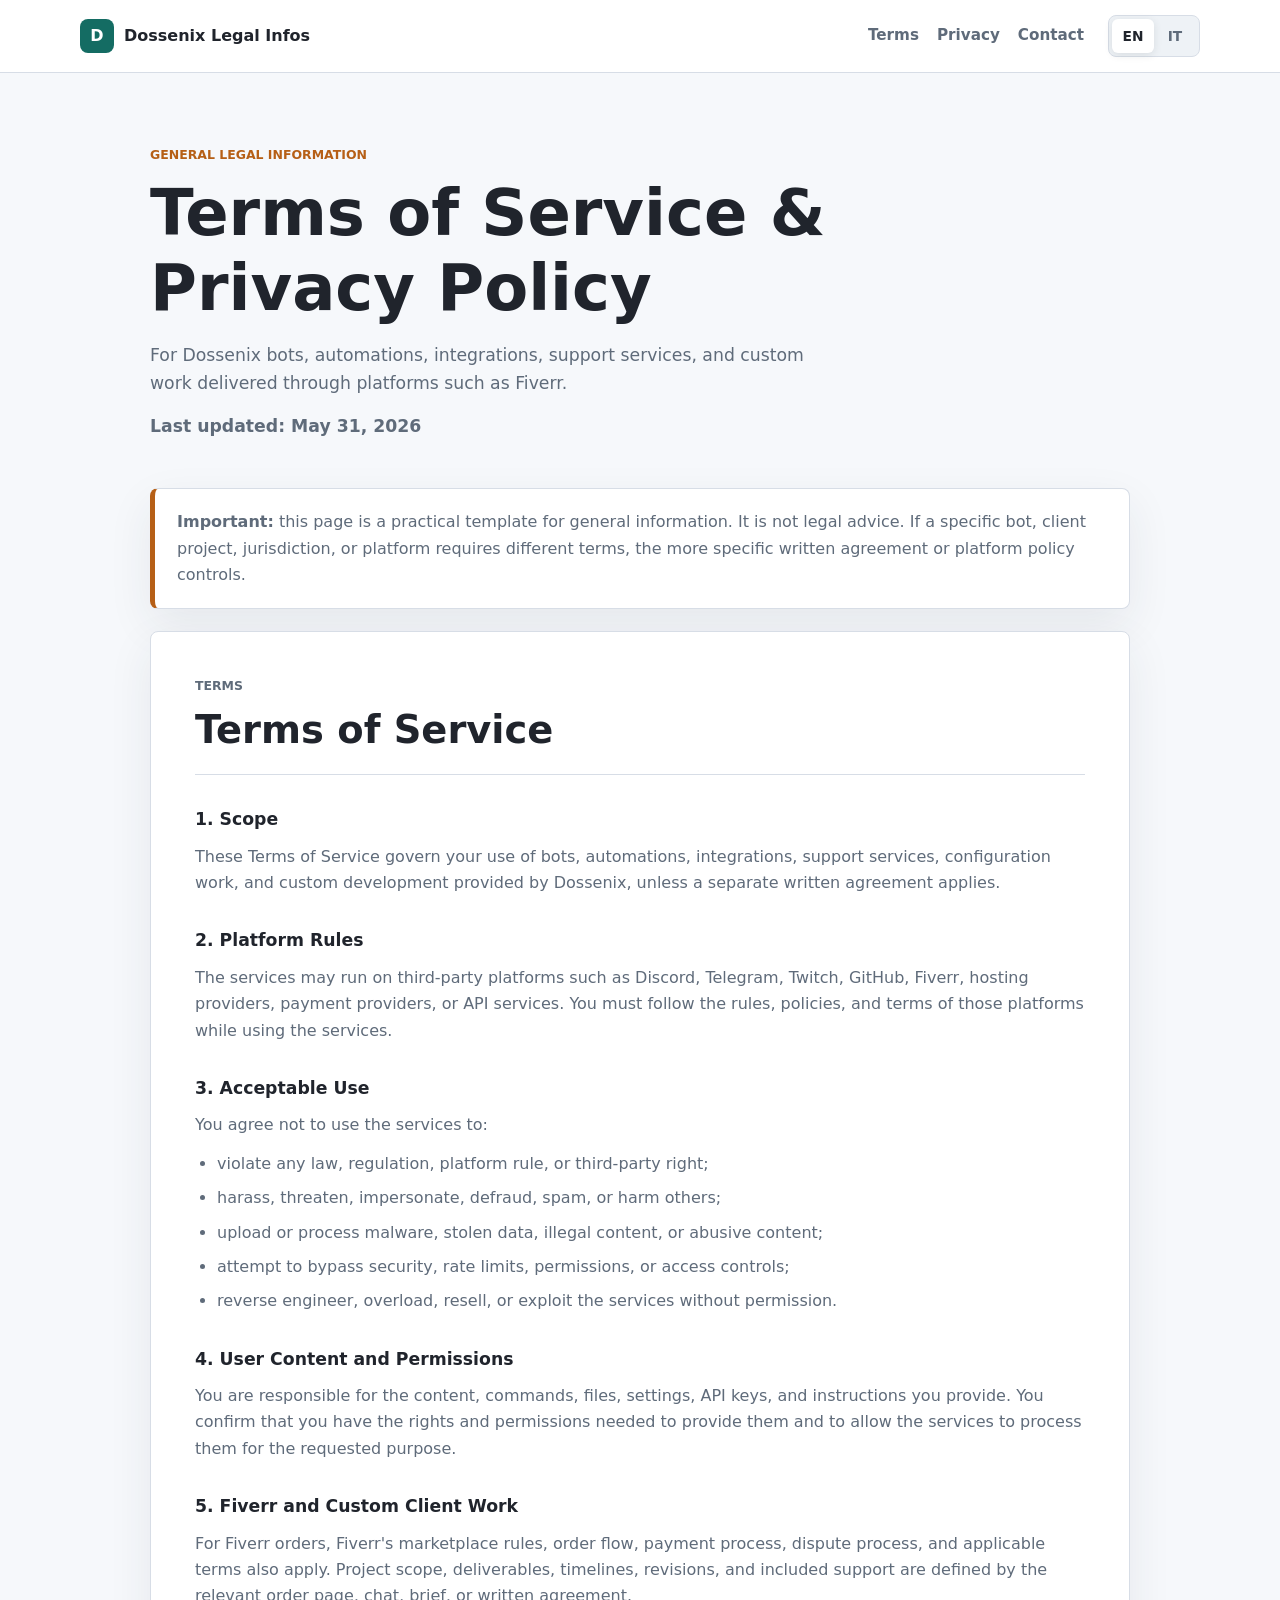
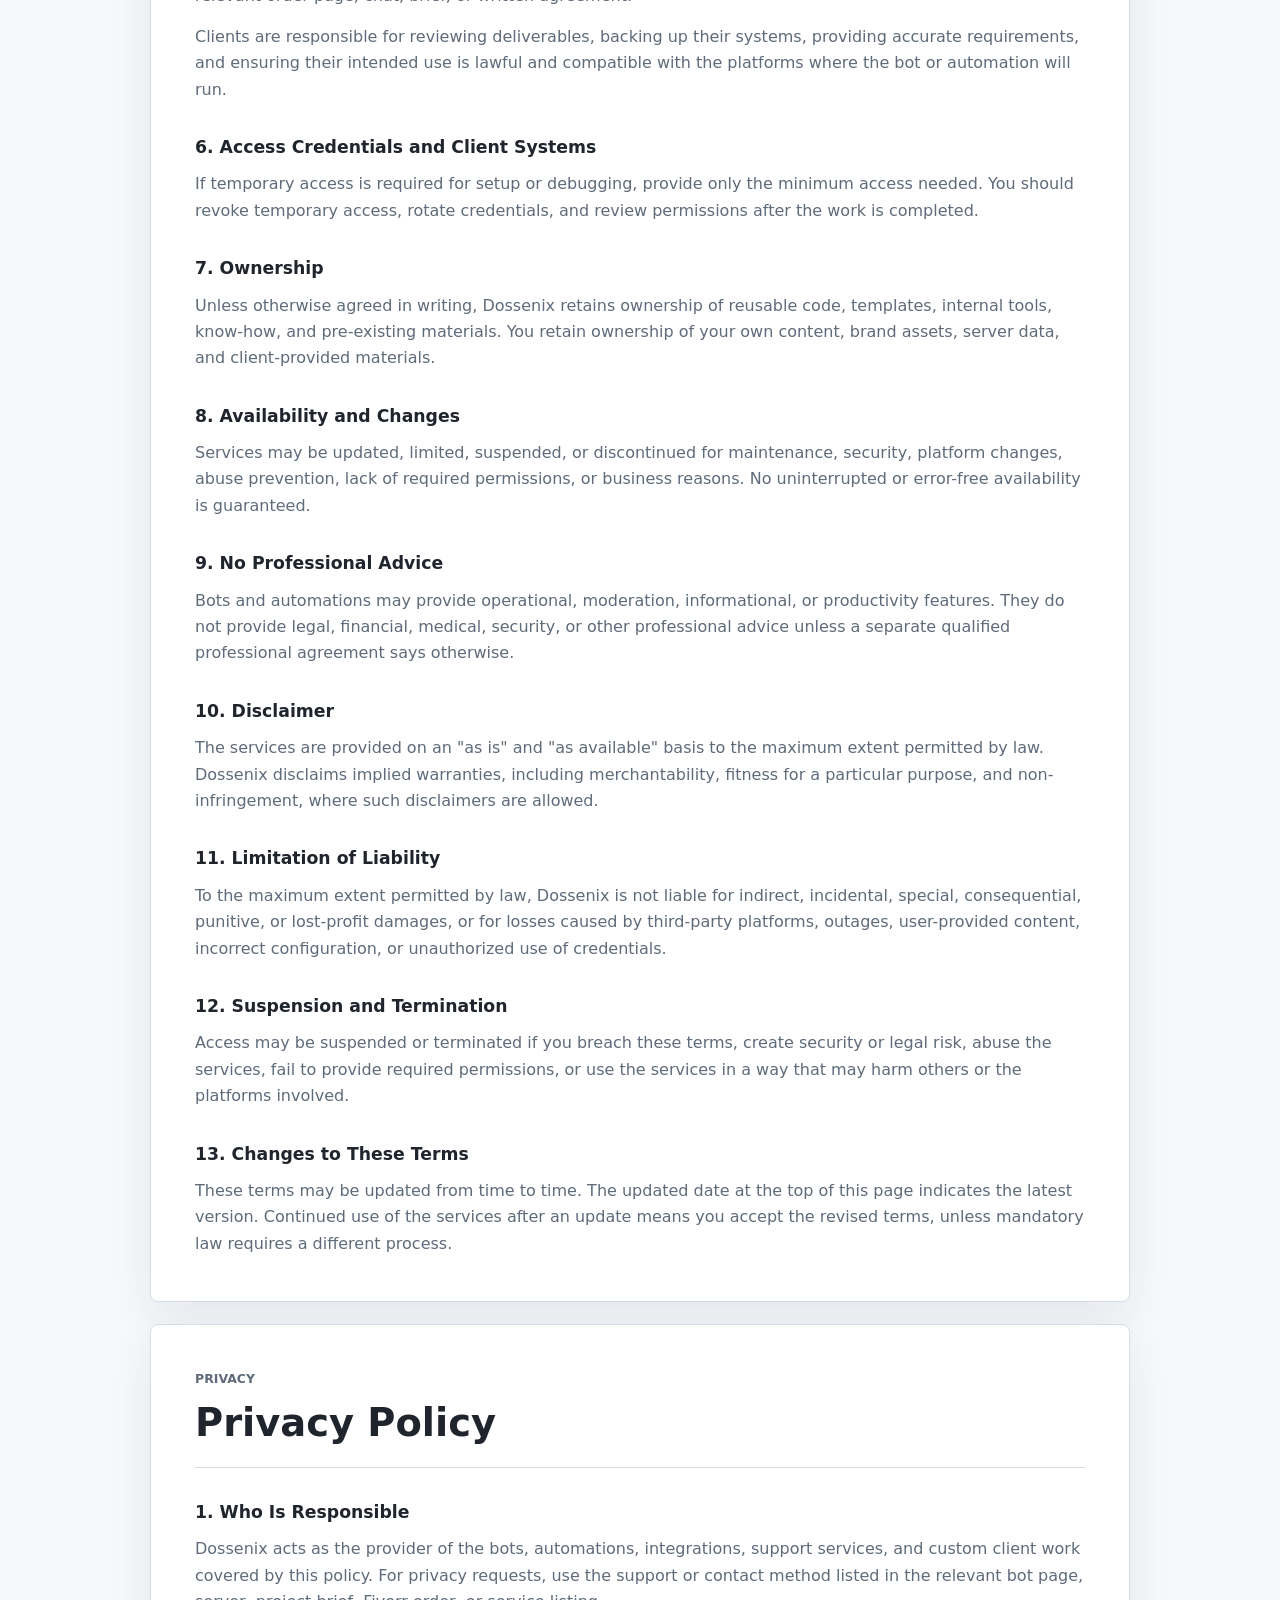
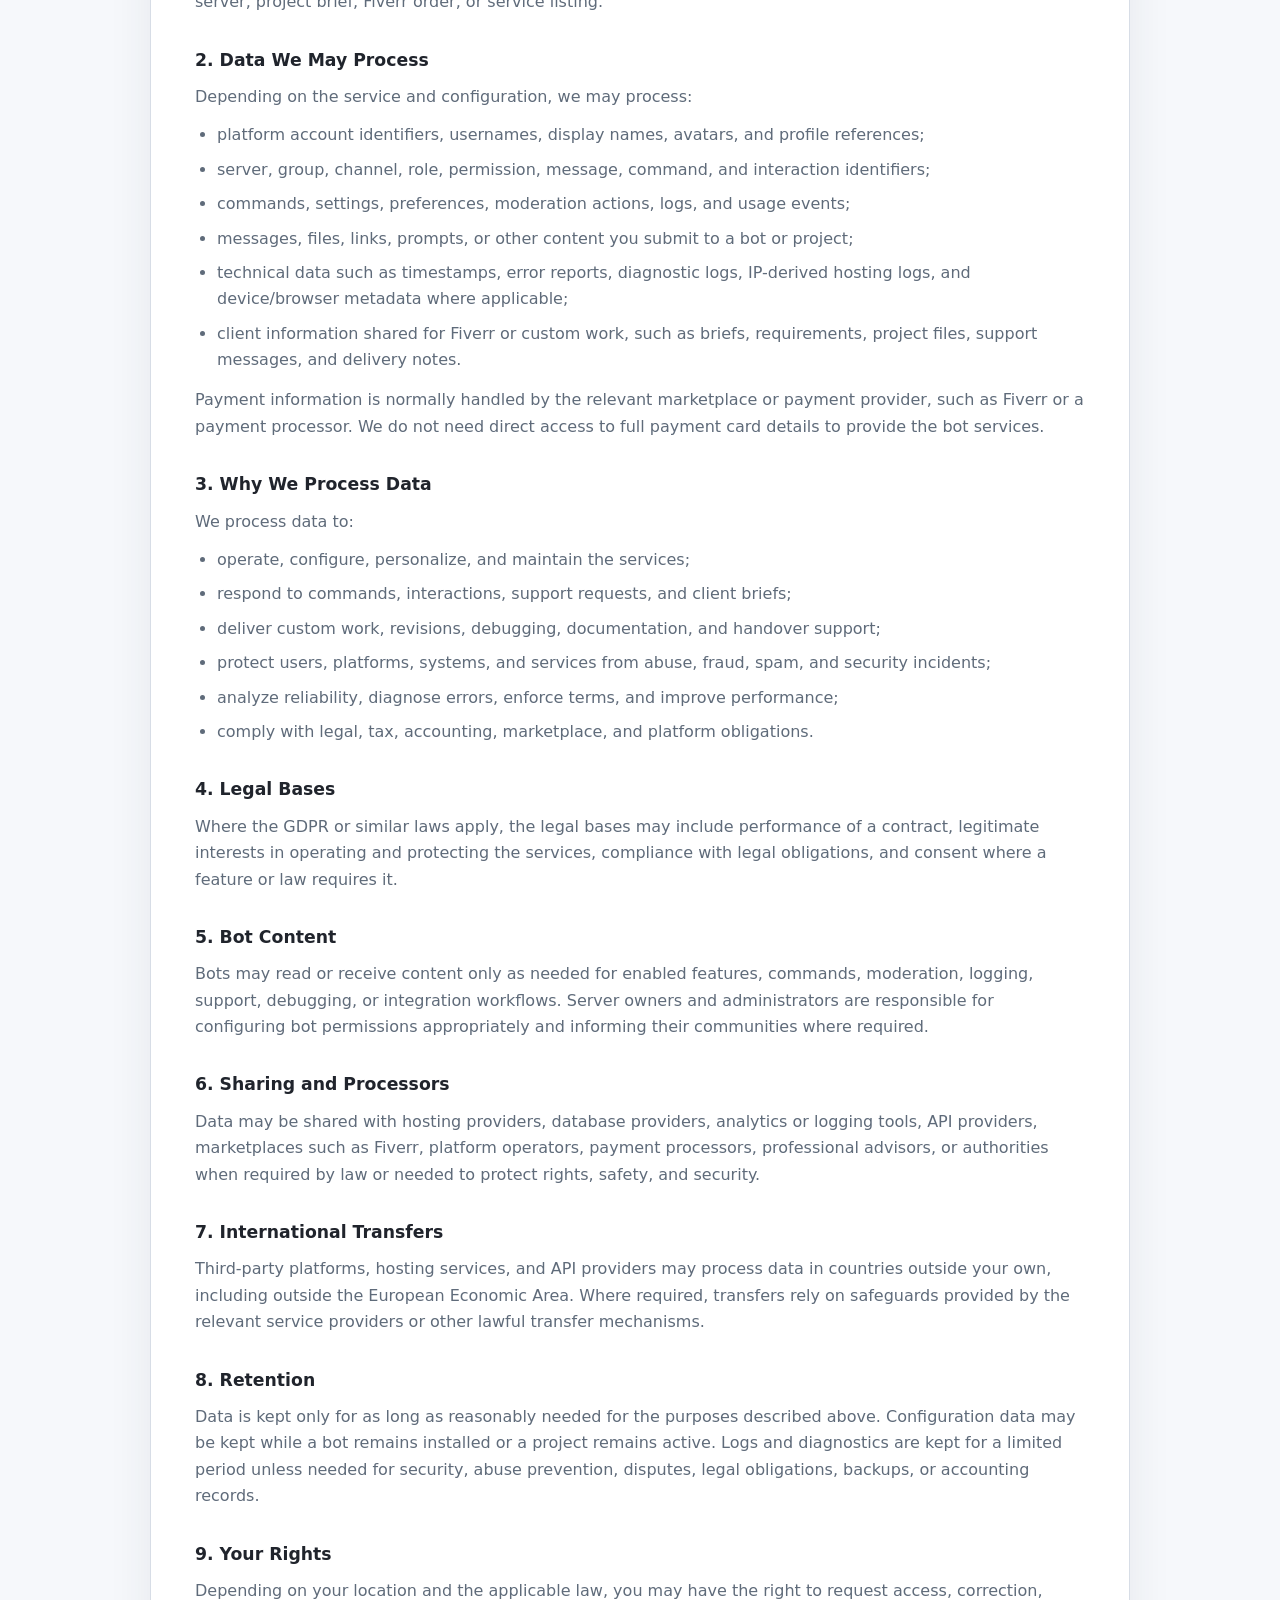
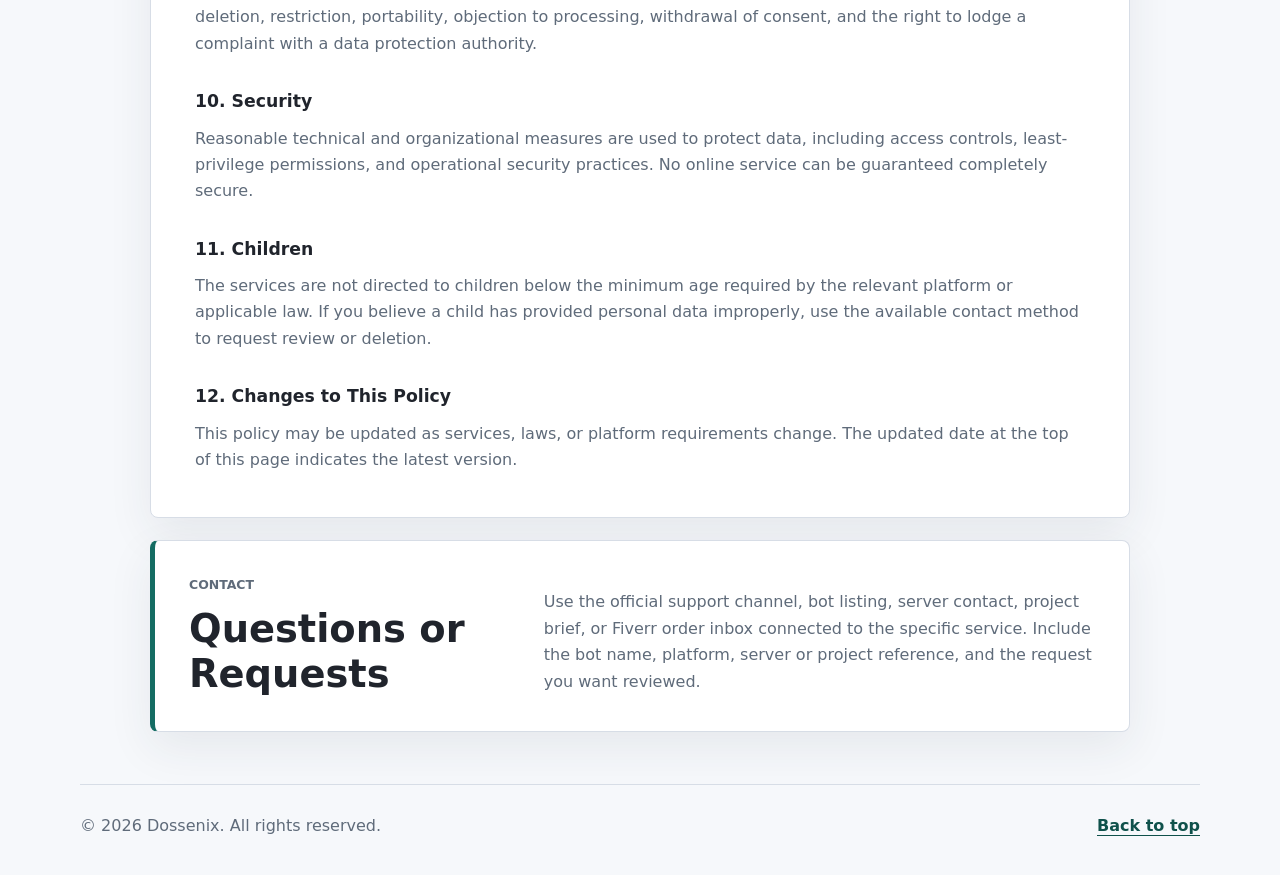
==== index.html @ 3f0cb833 "Add Dossenix legal pages" ====
<!doctype html>
<html lang="en">
  <head>
    <meta charset="utf-8" />
    <meta name="viewport" content="width=device-width, initial-scale=1" />
    <meta
      name="description"
      content="Terms of Service and Privacy Policy for Dossenix bots, automations, integrations, and custom Fiverr work."
    />
    <title>Dossenix Legal Infos</title>
    <link rel="stylesheet" href="styles.css" />
  </head>
  <body>
    <header class="site-header">
      <div class="header-inner">
        <a class="brand" href="#top" aria-label="Dossenix Legal Infos home">
          <span class="brand-mark" aria-hidden="true">D</span>
          <span>Dossenix Legal Infos</span>
        </a>

        <nav class="site-nav" aria-label="Primary navigation">
          <a data-nav="terms" href="#terms-en">Terms</a>
          <a data-nav="privacy" href="#privacy-en">Privacy</a>
          <a data-nav="contact" href="#contact-en">Contact</a>
        </nav>

        <div class="language-switch" aria-label="Language switch">
          <button type="button" data-language-button="en" aria-pressed="true">EN</button>
          <button type="button" data-language-button="it" aria-pressed="false">IT</button>
        </div>
      </div>
    </header>

    <main id="top">
      <article class="legal-language" data-lang-panel="en">
        <section class="hero">
          <div class="hero-copy">
            <p class="eyebrow">General legal information</p>
            <h1>Terms of Service &amp; Privacy Policy</h1>
            <p>
              For Dossenix bots, automations, integrations, support services,
              and custom work delivered through platforms such as Fiverr.
            </p>
            <p class="updated">Last updated: May 31, 2026</p>
          </div>
        </section>

        <section class="notice" aria-label="Important notice">
          <strong>Important:</strong> this page is a practical template for general
          information. It is not legal advice. If a specific bot, client project,
          jurisdiction, or platform requires different terms, the more specific
          written agreement or platform policy controls.
        </section>

        <section class="policy-section" id="terms-en">
          <div class="section-heading">
            <p class="eyebrow">Terms</p>
            <h2>Terms of Service</h2>
          </div>

          <h3>1. Scope</h3>
          <p>
            These Terms of Service govern your use of bots, automations,
            integrations, support services, configuration work, and custom
            development provided by Dossenix, unless a separate written agreement
            applies.
          </p>

          <h3>2. Platform Rules</h3>
          <p>
            The services may run on third-party platforms such as Discord,
            Telegram, Twitch, GitHub, Fiverr, hosting providers, payment
            providers, or API services. You must follow the rules, policies, and
            terms of those platforms while using the services.
          </p>

          <h3>3. Acceptable Use</h3>
          <p>You agree not to use the services to:</p>
          <ul>
            <li>violate any law, regulation, platform rule, or third-party right;</li>
            <li>harass, threaten, impersonate, defraud, spam, or harm others;</li>
            <li>upload or process malware, stolen data, illegal content, or abusive content;</li>
            <li>attempt to bypass security, rate limits, permissions, or access controls;</li>
            <li>reverse engineer, overload, resell, or exploit the services without permission.</li>
          </ul>

          <h3>4. User Content and Permissions</h3>
          <p>
            You are responsible for the content, commands, files, settings, API
            keys, and instructions you provide. You confirm that you have the
            rights and permissions needed to provide them and to allow the
            services to process them for the requested purpose.
          </p>

          <h3>5. Fiverr and Custom Client Work</h3>
          <p>
            For Fiverr orders, Fiverr's marketplace rules, order flow, payment
            process, dispute process, and applicable terms also apply. Project
            scope, deliverables, timelines, revisions, and included support are
            defined by the relevant order page, chat, brief, or written agreement.
          </p>
          <p>
            Clients are responsible for reviewing deliverables, backing up their
            systems, providing accurate requirements, and ensuring their intended
            use is lawful and compatible with the platforms where the bot or
            automation will run.
          </p>

          <h3>6. Access Credentials and Client Systems</h3>
          <p>
            If temporary access is required for setup or debugging, provide only
            the minimum access needed. You should revoke temporary access,
            rotate credentials, and review permissions after the work is
            completed.
          </p>

          <h3>7. Ownership</h3>
          <p>
            Unless otherwise agreed in writing, Dossenix retains ownership of
            reusable code, templates, internal tools, know-how, and pre-existing
            materials. You retain ownership of your own content, brand assets,
            server data, and client-provided materials.
          </p>

          <h3>8. Availability and Changes</h3>
          <p>
            Services may be updated, limited, suspended, or discontinued for
            maintenance, security, platform changes, abuse prevention, lack of
            required permissions, or business reasons. No uninterrupted or
            error-free availability is guaranteed.
          </p>

          <h3>9. No Professional Advice</h3>
          <p>
            Bots and automations may provide operational, moderation,
            informational, or productivity features. They do not provide legal,
            financial, medical, security, or other professional advice unless a
            separate qualified professional agreement says otherwise.
          </p>

          <h3>10. Disclaimer</h3>
          <p>
            The services are provided on an "as is" and "as available" basis to
            the maximum extent permitted by law. Dossenix disclaims implied
            warranties, including merchantability, fitness for a particular
            purpose, and non-infringement, where such disclaimers are allowed.
          </p>

          <h3>11. Limitation of Liability</h3>
          <p>
            To the maximum extent permitted by law, Dossenix is not liable for
            indirect, incidental, special, consequential, punitive, or lost-profit
            damages, or for losses caused by third-party platforms, outages,
            user-provided content, incorrect configuration, or unauthorized use
            of credentials.
          </p>

          <h3>12. Suspension and Termination</h3>
          <p>
            Access may be suspended or terminated if you breach these terms,
            create security or legal risk, abuse the services, fail to provide
            required permissions, or use the services in a way that may harm
            others or the platforms involved.
          </p>

          <h3>13. Changes to These Terms</h3>
          <p>
            These terms may be updated from time to time. The updated date at
            the top of this page indicates the latest version. Continued use of
            the services after an update means you accept the revised terms,
            unless mandatory law requires a different process.
          </p>
        </section>

        <section class="policy-section" id="privacy-en">
          <div class="section-heading">
            <p class="eyebrow">Privacy</p>
            <h2>Privacy Policy</h2>
          </div>

          <h3>1. Who Is Responsible</h3>
          <p>
            Dossenix acts as the provider of the bots, automations, integrations,
            support services, and custom client work covered by this policy. For
            privacy requests, use the support or contact method listed in the
            relevant bot page, server, project brief, Fiverr order, or service
            listing.
          </p>

          <h3>2. Data We May Process</h3>
          <p>Depending on the service and configuration, we may process:</p>
          <ul>
            <li>platform account identifiers, usernames, display names, avatars, and profile references;</li>
            <li>server, group, channel, role, permission, message, command, and interaction identifiers;</li>
            <li>commands, settings, preferences, moderation actions, logs, and usage events;</li>
            <li>messages, files, links, prompts, or other content you submit to a bot or project;</li>
            <li>technical data such as timestamps, error reports, diagnostic logs, IP-derived hosting logs, and device/browser metadata where applicable;</li>
            <li>client information shared for Fiverr or custom work, such as briefs, requirements, project files, support messages, and delivery notes.</li>
          </ul>
          <p>
            Payment information is normally handled by the relevant marketplace
            or payment provider, such as Fiverr or a payment processor. We do not
            need direct access to full payment card details to provide the bot
            services.
          </p>

          <h3>3. Why We Process Data</h3>
          <p>We process data to:</p>
          <ul>
            <li>operate, configure, personalize, and maintain the services;</li>
            <li>respond to commands, interactions, support requests, and client briefs;</li>
            <li>deliver custom work, revisions, debugging, documentation, and handover support;</li>
            <li>protect users, platforms, systems, and services from abuse, fraud, spam, and security incidents;</li>
            <li>analyze reliability, diagnose errors, enforce terms, and improve performance;</li>
            <li>comply with legal, tax, accounting, marketplace, and platform obligations.</li>
          </ul>

          <h3>4. Legal Bases</h3>
          <p>
            Where the GDPR or similar laws apply, the legal bases may include
            performance of a contract, legitimate interests in operating and
            protecting the services, compliance with legal obligations, and
            consent where a feature or law requires it.
          </p>

          <h3>5. Bot Content</h3>
          <p>
            Bots may read or receive content only as needed for enabled features,
            commands, moderation, logging, support, debugging, or integration
            workflows. Server owners and administrators are responsible for
            configuring bot permissions appropriately and informing their
            communities where required.
          </p>

          <h3>6. Sharing and Processors</h3>
          <p>
            Data may be shared with hosting providers, database providers,
            analytics or logging tools, API providers, marketplaces such as
            Fiverr, platform operators, payment processors, professional
            advisors, or authorities when required by law or needed to protect
            rights, safety, and security.
          </p>

          <h3>7. International Transfers</h3>
          <p>
            Third-party platforms, hosting services, and API providers may
            process data in countries outside your own, including outside the
            European Economic Area. Where required, transfers rely on safeguards
            provided by the relevant service providers or other lawful transfer
            mechanisms.
          </p>

          <h3>8. Retention</h3>
          <p>
            Data is kept only for as long as reasonably needed for the purposes
            described above. Configuration data may be kept while a bot remains
            installed or a project remains active. Logs and diagnostics are kept
            for a limited period unless needed for security, abuse prevention,
            disputes, legal obligations, backups, or accounting records.
          </p>

          <h3>9. Your Rights</h3>
          <p>
            Depending on your location and the applicable law, you may have the
            right to request access, correction, deletion, restriction,
            portability, objection to processing, withdrawal of consent, and the
            right to lodge a complaint with a data protection authority.
          </p>

          <h3>10. Security</h3>
          <p>
            Reasonable technical and organizational measures are used to protect
            data, including access controls, least-privilege permissions, and
            operational security practices. No online service can be guaranteed
            completely secure.
          </p>

          <h3>11. Children</h3>
          <p>
            The services are not directed to children below the minimum age
            required by the relevant platform or applicable law. If you believe
            a child has provided personal data improperly, use the available
            contact method to request review or deletion.
          </p>

          <h3>12. Changes to This Policy</h3>
          <p>
            This policy may be updated as services, laws, or platform
            requirements change. The updated date at the top of this page
            indicates the latest version.
          </p>
        </section>

        <section class="contact-section" id="contact-en">
          <div>
            <p class="eyebrow">Contact</p>
            <h2>Questions or Requests</h2>
          </div>
          <p>
            Use the official support channel, bot listing, server contact,
            project brief, or Fiverr order inbox connected to the specific
            service. Include the bot name, platform, server or project reference,
            and the request you want reviewed.
          </p>
        </section>
      </article>

      <article class="legal-language" data-lang-panel="it" hidden>
        <section class="hero">
          <div class="hero-copy">
            <p class="eyebrow">Informazioni legali generali</p>
            <h1>Termini di Servizio e Privacy Policy</h1>
            <p>
              Per bot, automazioni, integrazioni, assistenza e lavori
              personalizzati di Dossenix, inclusi progetti gestiti tramite
              piattaforme come Fiverr.
            </p>
            <p class="updated">Ultimo aggiornamento: 31 maggio 2026</p>
          </div>
        </section>

        <section class="notice" aria-label="Avviso importante">
          <strong>Importante:</strong> questa pagina è un modello pratico di
          informativa generale. Non è consulenza legale. Se un bot specifico, un
          progetto cliente, una giurisdizione o una piattaforma richiede termini
          diversi, prevale l'accordo scritto o la policy della piattaforma più
          specifica.
        </section>

        <section class="policy-section" id="terms-it">
          <div class="section-heading">
            <p class="eyebrow">Termini</p>
            <h2>Termini di Servizio</h2>
          </div>

          <h3>1. Ambito</h3>
          <p>
            Questi Termini di Servizio regolano l'uso di bot, automazioni,
            integrazioni, assistenza, configurazioni e sviluppo personalizzato
            forniti da Dossenix, salvo diverso accordo scritto.
          </p>

          <h3>2. Regole delle Piattaforme</h3>
          <p>
            I servizi possono funzionare su piattaforme terze come Discord,
            Telegram, Twitch, GitHub, Fiverr, provider di hosting, provider di
            pagamento o servizi API. Durante l'uso dei servizi devi rispettare le
            regole, le policy e i termini di tali piattaforme.
          </p>

          <h3>3. Uso Consentito</h3>
          <p>Accetti di non usare i servizi per:</p>
          <ul>
            <li>violare leggi, regolamenti, regole di piattaforma o diritti di terzi;</li>
            <li>molestare, minacciare, impersonare, truffare, fare spam o danneggiare altri;</li>
            <li>caricare o trattare malware, dati rubati, contenuti illegali o contenuti abusivi;</li>
            <li>aggirare sicurezza, limiti, permessi o controlli di accesso;</li>
            <li>decompilare, sovraccaricare, rivendere o sfruttare i servizi senza autorizzazione.</li>
          </ul>

          <h3>4. Contenuti e Permessi dell'Utente</h3>
          <p>
            Sei responsabile di contenuti, comandi, file, impostazioni, chiavi
            API e istruzioni che fornisci. Confermi di avere i diritti e i
            permessi necessari per fornirli e per consentire ai servizi di
            trattarli per lo scopo richiesto.
          </p>

          <h3>5. Fiverr e Lavori Personalizzati</h3>
          <p>
            Per gli ordini Fiverr si applicano anche le regole del marketplace,
            il flusso d'ordine, i pagamenti, le procedure di contestazione e i
            termini applicabili di Fiverr. Ambito del progetto, consegne,
            tempistiche, revisioni e supporto incluso sono definiti dalla pagina
            dell'ordine, dalla chat, dal brief o da un accordo scritto.
          </p>
          <p>
            Il cliente è responsabile di verificare le consegne, fare backup dei
            propri sistemi, fornire requisiti accurati e assicurarsi che l'uso
            previsto sia legittimo e compatibile con le piattaforme su cui il
            bot o l'automazione funzionerà.
          </p>

          <h3>6. Credenziali e Sistemi del Cliente</h3>
          <p>
            Se serve accesso temporaneo per configurazione o debug, fornisci
            solo l'accesso minimo necessario. Dopo il completamento del lavoro
            dovresti revocare gli accessi temporanei, ruotare le credenziali e
            controllare i permessi.
          </p>

          <h3>7. Proprietà</h3>
          <p>
            Salvo diverso accordo scritto, Dossenix mantiene la proprietà di
            codice riutilizzabile, template, strumenti interni, know-how e
            materiali preesistenti. Tu mantieni la proprietà dei tuoi contenuti,
            asset del brand, dati del server e materiali forniti dal cliente.
          </p>

          <h3>8. Disponibilità e Modifiche</h3>
          <p>
            I servizi possono essere aggiornati, limitati, sospesi o interrotti
            per manutenzione, sicurezza, modifiche delle piattaforme,
            prevenzione degli abusi, mancanza dei permessi necessari o motivi
            operativi. Non è garantita disponibilità continua o assenza di errori.
          </p>

          <h3>9. Nessuna Consulenza Professionale</h3>
          <p>
            Bot e automazioni possono fornire funzionalità operative, di
            moderazione, informative o produttive. Non forniscono consulenza
            legale, finanziaria, medica, di sicurezza o altra consulenza
            professionale, salvo diverso accordo con un professionista
            qualificato.
          </p>

          <h3>10. Esclusione di Garanzie</h3>
          <p>
            I servizi sono forniti "così come sono" e "secondo disponibilità",
            nella misura massima consentita dalla legge. Dossenix esclude le
            garanzie implicite, incluse commerciabilità, idoneità a uno scopo
            specifico e non violazione, dove tali esclusioni sono consentite.
          </p>

          <h3>11. Limitazione di Responsabilità</h3>
          <p>
            Nella misura massima consentita dalla legge, Dossenix non è
            responsabile per danni indiretti, incidentali, speciali,
            consequenziali, punitivi o perdita di profitti, né per perdite
            causate da piattaforme terze, interruzioni, contenuti forniti dagli
            utenti, configurazioni errate o uso non autorizzato delle credenziali.
          </p>

          <h3>12. Sospensione e Terminazione</h3>
          <p>
            L'accesso può essere sospeso o terminato se violi questi termini,
            crei rischi legali o di sicurezza, abusi dei servizi, non fornisci i
            permessi necessari o usi i servizi in modo potenzialmente dannoso per
            altri o per le piattaforme coinvolte.
          </p>

          <h3>13. Modifiche ai Termini</h3>
          <p>
            Questi termini possono essere aggiornati periodicamente. La data di
            aggiornamento in cima alla pagina indica l'ultima versione. L'uso
            continuato dei servizi dopo un aggiornamento comporta accettazione
            dei termini modificati, salvo diverso processo richiesto da norme
            inderogabili.
          </p>
        </section>

        <section class="policy-section" id="privacy-it">
          <div class="section-heading">
            <p class="eyebrow">Privacy</p>
            <h2>Privacy Policy</h2>
          </div>

          <h3>1. Titolare o Referente del Trattamento</h3>
          <p>
            Dossenix opera come fornitore dei bot, delle automazioni, delle
            integrazioni, dell'assistenza e dei lavori personalizzati coperti da
            questa policy. Per richieste privacy, usa il canale di supporto o il
            contatto indicato nella pagina del bot, nel server, nel brief del
            progetto, nell'ordine Fiverr o nella scheda del servizio specifico.
          </p>

          <h3>2. Dati che Possiamo Trattare</h3>
          <p>In base al servizio e alla configurazione, possiamo trattare:</p>
          <ul>
            <li>identificativi account, username, nomi visualizzati, avatar e riferimenti profilo;</li>
            <li>identificativi di server, gruppi, canali, ruoli, permessi, messaggi, comandi e interazioni;</li>
            <li>comandi, impostazioni, preferenze, azioni di moderazione, log ed eventi di utilizzo;</li>
            <li>messaggi, file, link, prompt o altri contenuti inviati a un bot o a un progetto;</li>
            <li>dati tecnici come timestamp, report di errore, log diagnostici, log di hosting derivati da IP e metadati di dispositivo/browser dove applicabile;</li>
            <li>informazioni cliente condivise per Fiverr o lavori personalizzati, come brief, requisiti, file di progetto, messaggi di supporto e note di consegna.</li>
          </ul>
          <p>
            Le informazioni di pagamento sono normalmente gestite dal marketplace
            o dal provider di pagamento applicabile, come Fiverr o un processore
            di pagamento. Non serve accesso diretto ai dati completi della carta
            per fornire i servizi bot.
          </p>

          <h3>3. Perché Trattiamo i Dati</h3>
          <p>Trattiamo i dati per:</p>
          <ul>
            <li>gestire, configurare, personalizzare e mantenere i servizi;</li>
            <li>rispondere a comandi, interazioni, richieste di supporto e brief cliente;</li>
            <li>consegnare lavori personalizzati, revisioni, debug, documentazione e supporto al passaggio di consegne;</li>
            <li>proteggere utenti, piattaforme, sistemi e servizi da abusi, frodi, spam e incidenti di sicurezza;</li>
            <li>analizzare affidabilità, diagnosticare errori, applicare i termini e migliorare le prestazioni;</li>
            <li>rispettare obblighi legali, fiscali, contabili, di marketplace e di piattaforma.</li>
          </ul>

          <h3>4. Basi Giuridiche</h3>
          <p>
            Quando si applica il GDPR o normativa simile, le basi giuridiche
            possono includere esecuzione di un contratto, legittimo interesse a
            gestire e proteggere i servizi, adempimento di obblighi legali e
            consenso quando una funzione o una norma lo richiede.
          </p>

          <h3>5. Contenuti dei Bot</h3>
          <p>
            I bot possono leggere o ricevere contenuti solo per quanto necessario
            alle funzionalità abilitate, ai comandi, alla moderazione, ai log,
            all'assistenza, al debug o ai flussi di integrazione. Proprietari e
            amministratori dei server sono responsabili di configurare
            correttamente i permessi del bot e informare le proprie community
            quando necessario.
          </p>

          <h3>6. Condivisione e Responsabili</h3>
          <p>
            I dati possono essere condivisi con provider di hosting, database,
            strumenti di analytics o logging, provider API, marketplace come
            Fiverr, operatori delle piattaforme, processori di pagamento,
            consulenti professionali o autorità quando richiesto dalla legge o
            necessario per proteggere diritti, sicurezza e integrità.
          </p>

          <h3>7. Trasferimenti Internazionali</h3>
          <p>
            Piattaforme terze, servizi di hosting e provider API possono trattare
            dati in Paesi diversi dal tuo, inclusi Paesi fuori dallo Spazio
            Economico Europeo. Dove richiesto, i trasferimenti si basano sulle
            garanzie fornite dai relativi provider o su altri meccanismi leciti.
          </p>

          <h3>8. Conservazione</h3>
          <p>
            I dati sono conservati solo per il tempo ragionevolmente necessario
            agli scopi descritti. I dati di configurazione possono essere
            conservati mentre un bot resta installato o un progetto resta
            attivo. Log e diagnostica sono conservati per un periodo limitato,
            salvo necessità di sicurezza, prevenzione abusi, controversie,
            obblighi legali, backup o registrazioni contabili.
          </p>

          <h3>9. I Tuoi Diritti</h3>
          <p>
            In base alla tua posizione e alla legge applicabile, puoi avere il
            diritto di chiedere accesso, rettifica, cancellazione, limitazione,
            portabilità, opposizione al trattamento, revoca del consenso e di
            proporre reclamo a un'autorità di protezione dei dati.
          </p>

          <h3>10. Sicurezza</h3>
          <p>
            Usiamo misure tecniche e organizzative ragionevoli per proteggere i
            dati, incluse limitazioni degli accessi, permessi minimi necessari e
            pratiche operative di sicurezza. Nessun servizio online può essere
            garantito come completamente sicuro.
          </p>

          <h3>11. Minori</h3>
          <p>
            I servizi non sono rivolti a minori sotto l'età minima richiesta
            dalla piattaforma applicabile o dalla legge. Se ritieni che un minore
            abbia fornito dati personali in modo improprio, usa il contatto
            disponibile per chiedere verifica o cancellazione.
          </p>

          <h3>12. Modifiche a Questa Policy</h3>
          <p>
            Questa policy può essere aggiornata quando cambiano servizi, leggi o
            requisiti delle piattaforme. La data di aggiornamento in cima alla
            pagina indica l'ultima versione.
          </p>
        </section>

        <section class="contact-section" id="contact-it">
          <div>
            <p class="eyebrow">Contatti</p>
            <h2>Domande o Richieste</h2>
          </div>
          <p>
            Usa il canale di supporto ufficiale, la scheda del bot, il contatto
            del server, il brief del progetto o la inbox dell'ordine Fiverr
            collegata al servizio specifico. Includi nome del bot, piattaforma,
            riferimento server o progetto e la richiesta da verificare.
          </p>
        </section>
      </article>
    </main>

    <footer class="site-footer">
      <p>© <span id="year"></span> Dossenix. All rights reserved.</p>
      <a href="#top" data-footer-top>Back to top</a>
    </footer>

    <script src="script.js"></script>
  </body>
</html>
---- styles.css ----
:root {
  color-scheme: light;
  --bg: #f6f8fb;
  --paper: #ffffff;
  --ink: #20242c;
  --muted: #5f6b7a;
  --line: #d7dde6;
  --teal: #146c63;
  --teal-dark: #0f514b;
  --amber: #b65f16;
  --blue: #315f93;
  --shadow: 0 16px 45px rgba(36, 45, 64, 0.08);
  --radius: 8px;
}

* {
  box-sizing: border-box;
}

html {
  scroll-behavior: smooth;
}

body {
  margin: 0;
  background: var(--bg);
  color: var(--ink);
  font-family:
    Inter,
    ui-sans-serif,
    system-ui,
    -apple-system,
    BlinkMacSystemFont,
    "Segoe UI",
    sans-serif;
  line-height: 1.65;
}

a {
  color: var(--teal-dark);
  text-decoration-thickness: 1px;
  text-underline-offset: 4px;
}

.site-header {
  position: sticky;
  top: 0;
  z-index: 10;
  background: rgba(255, 255, 255, 0.94);
  border-bottom: 1px solid var(--line);
  backdrop-filter: blur(14px);
}

.header-inner {
  width: min(1120px, calc(100% - 32px));
  min-height: 72px;
  margin: 0 auto;
  display: grid;
  grid-template-columns: 1fr auto auto;
  gap: 24px;
  align-items: center;
}

.brand {
  display: inline-flex;
  align-items: center;
  gap: 10px;
  color: var(--ink);
  font-weight: 800;
  text-decoration: none;
}

.brand-mark {
  width: 34px;
  height: 34px;
  display: inline-grid;
  place-items: center;
  border-radius: var(--radius);
  background: var(--teal);
  color: #ffffff;
  font-weight: 900;
}

.site-nav {
  display: flex;
  gap: 18px;
  align-items: center;
  font-size: 0.95rem;
  font-weight: 700;
}

.site-nav a {
  color: var(--muted);
  text-decoration: none;
}

.site-nav a:hover,
.site-nav a:focus-visible {
  color: var(--teal-dark);
}

.language-switch {
  display: inline-grid;
  grid-template-columns: repeat(2, 42px);
  padding: 3px;
  border: 1px solid var(--line);
  border-radius: var(--radius);
  background: #eef2f6;
}

.language-switch button {
  min-height: 34px;
  border: 0;
  border-radius: 6px;
  background: transparent;
  color: var(--muted);
  font: inherit;
  font-size: 0.86rem;
  font-weight: 800;
  cursor: pointer;
}

.language-switch button[aria-pressed="true"] {
  background: var(--paper);
  color: var(--ink);
  box-shadow: 0 2px 8px rgba(32, 36, 44, 0.1);
}

main {
  width: min(980px, calc(100% - 32px));
  margin: 0 auto;
}

.hero {
  min-height: 42vh;
  display: grid;
  align-items: end;
  padding: 72px 0 48px;
}

.hero-copy {
  max-width: 780px;
}

.eyebrow {
  margin: 0 0 10px;
  color: var(--amber);
  font-size: 0.78rem;
  font-weight: 900;
  text-transform: uppercase;
}

h1,
h2,
h3 {
  line-height: 1.18;
  margin: 0;
}

h1 {
  max-width: 840px;
  font-size: clamp(2.45rem, 5vw, 4.9rem);
}

h2 {
  font-size: clamp(1.9rem, 3vw, 2.7rem);
}

h3 {
  margin-top: 34px;
  font-size: 1.08rem;
}

p {
  margin: 14px 0 0;
}

ul {
  margin: 12px 0 0;
  padding-left: 22px;
}

li + li {
  margin-top: 8px;
}

.hero p:not(.eyebrow) {
  max-width: 700px;
  color: var(--muted);
  font-size: 1.08rem;
}

.updated {
  color: var(--blue);
  font-weight: 800;
}

.notice,
.policy-section,
.contact-section {
  background: var(--paper);
  border: 1px solid var(--line);
  border-radius: var(--radius);
  box-shadow: var(--shadow);
}

.notice {
  margin-bottom: 22px;
  padding: 20px 22px;
  border-left: 5px solid var(--amber);
}

.policy-section {
  margin: 22px 0;
  padding: clamp(24px, 4vw, 44px);
}

.section-heading {
  padding-bottom: 22px;
  margin-bottom: 20px;
  border-bottom: 1px solid var(--line);
}

.policy-section p,
.policy-section li,
.notice,
.contact-section p {
  color: var(--muted);
}

.policy-section h3 {
  color: var(--ink);
}

.contact-section {
  margin: 22px 0 52px;
  padding: clamp(24px, 4vw, 34px);
  display: grid;
  grid-template-columns: minmax(200px, 0.75fr) 1.25fr;
  gap: 24px;
  align-items: start;
  border-left: 5px solid var(--teal);
}

.site-footer {
  width: min(1120px, calc(100% - 32px));
  margin: 0 auto;
  padding: 28px 0 36px;
  display: flex;
  justify-content: space-between;
  gap: 20px;
  color: var(--muted);
  border-top: 1px solid var(--line);
}

.site-footer p {
  margin: 0;
}

.site-footer a {
  font-weight: 800;
}

:focus-visible {
  outline: 3px solid rgba(20, 108, 99, 0.35);
  outline-offset: 3px;
}

@media (max-width: 760px) {
  .header-inner {
    grid-template-columns: 1fr auto;
    gap: 12px;
    padding: 10px 0;
  }

  .site-nav {
    grid-column: 1 / -1;
    order: 3;
    justify-content: space-between;
    width: 100%;
    padding-top: 8px;
    border-top: 1px solid var(--line);
  }

  .brand span:last-child {
    max-width: 180px;
    white-space: normal;
    line-height: 1.2;
  }

  .hero {
    min-height: auto;
    padding: 46px 0 34px;
  }

  .policy-section,
  .notice,
  .contact-section {
    box-shadow: none;
  }

  .contact-section {
    grid-template-columns: 1fr;
  }

  .site-footer {
    flex-direction: column;
  }
}

@media (max-width: 430px) {
  main,
  .header-inner,
  .site-footer {
    width: min(100% - 22px, 1120px);
  }

  .site-nav {
    gap: 8px;
    font-size: 0.88rem;
  }

  .language-switch {
    grid-template-columns: repeat(2, 38px);
  }

  .policy-section {
    padding: 22px 18px;
  }
}
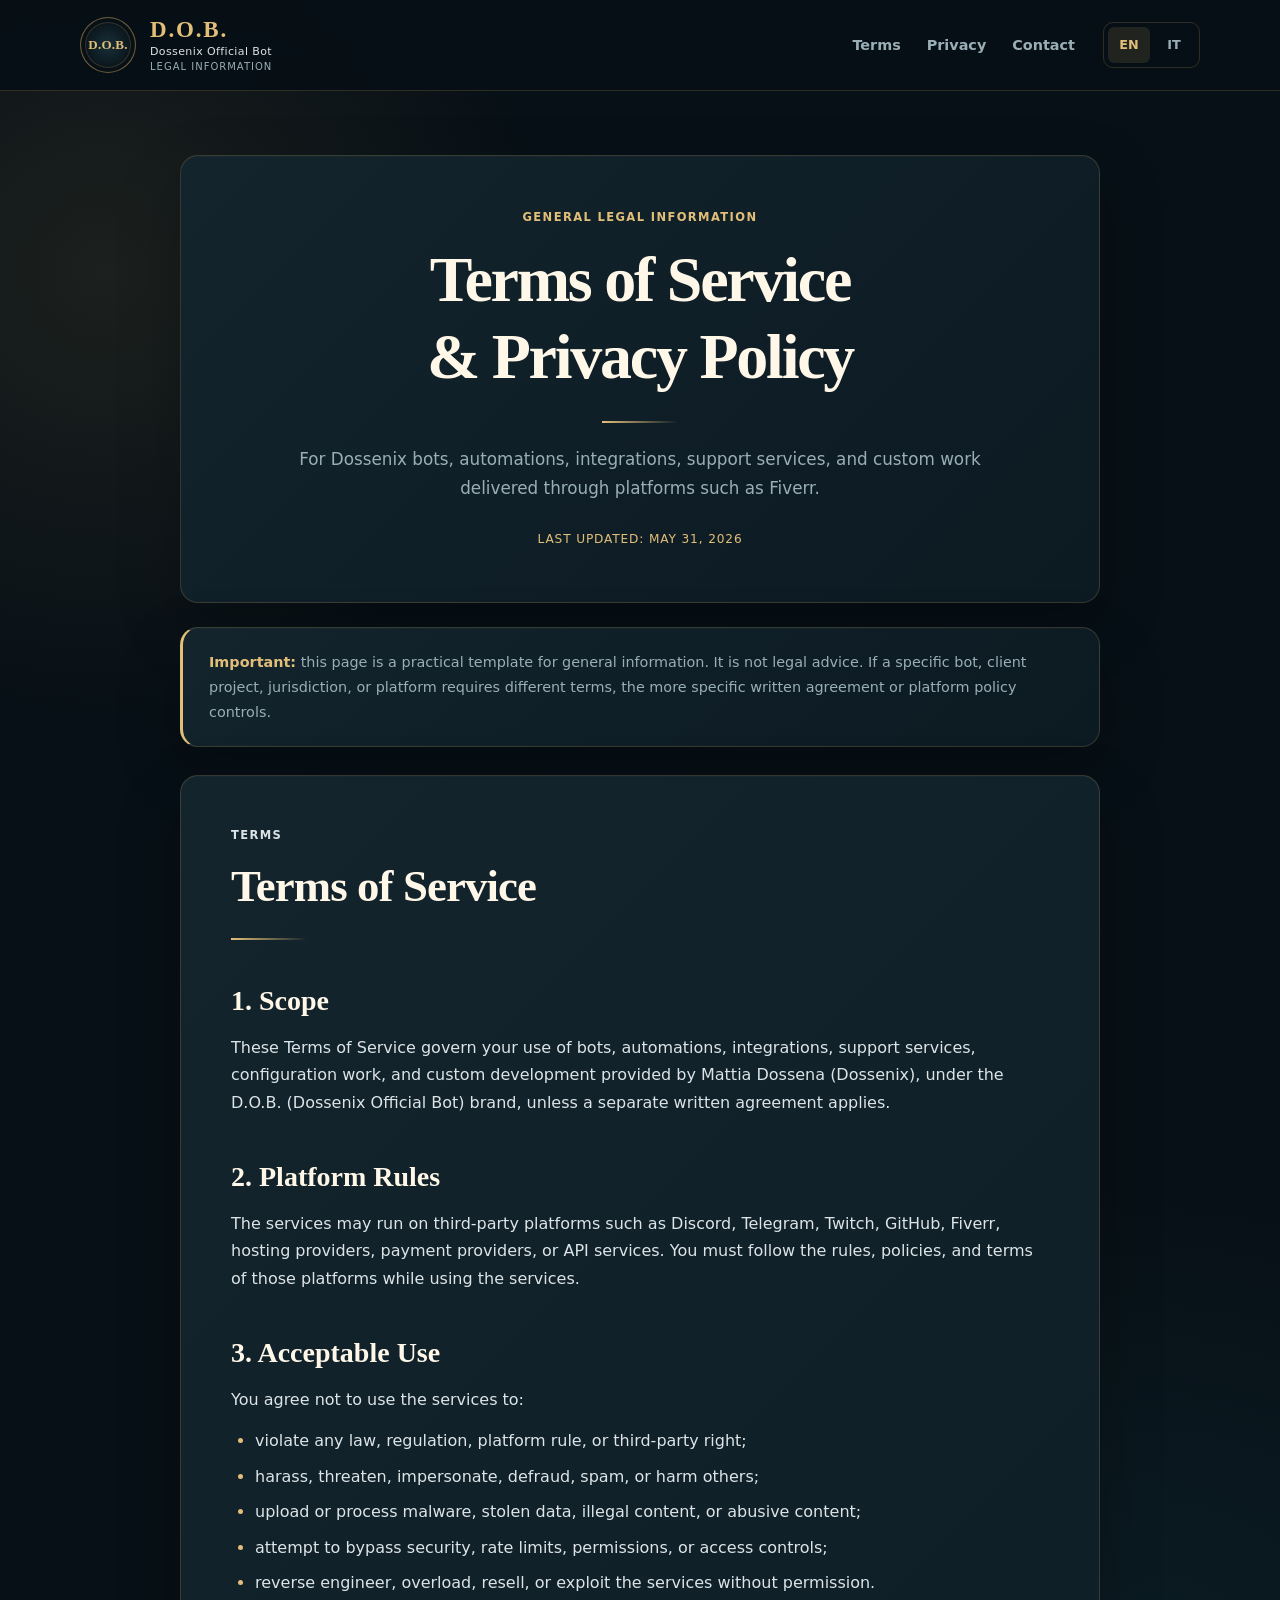
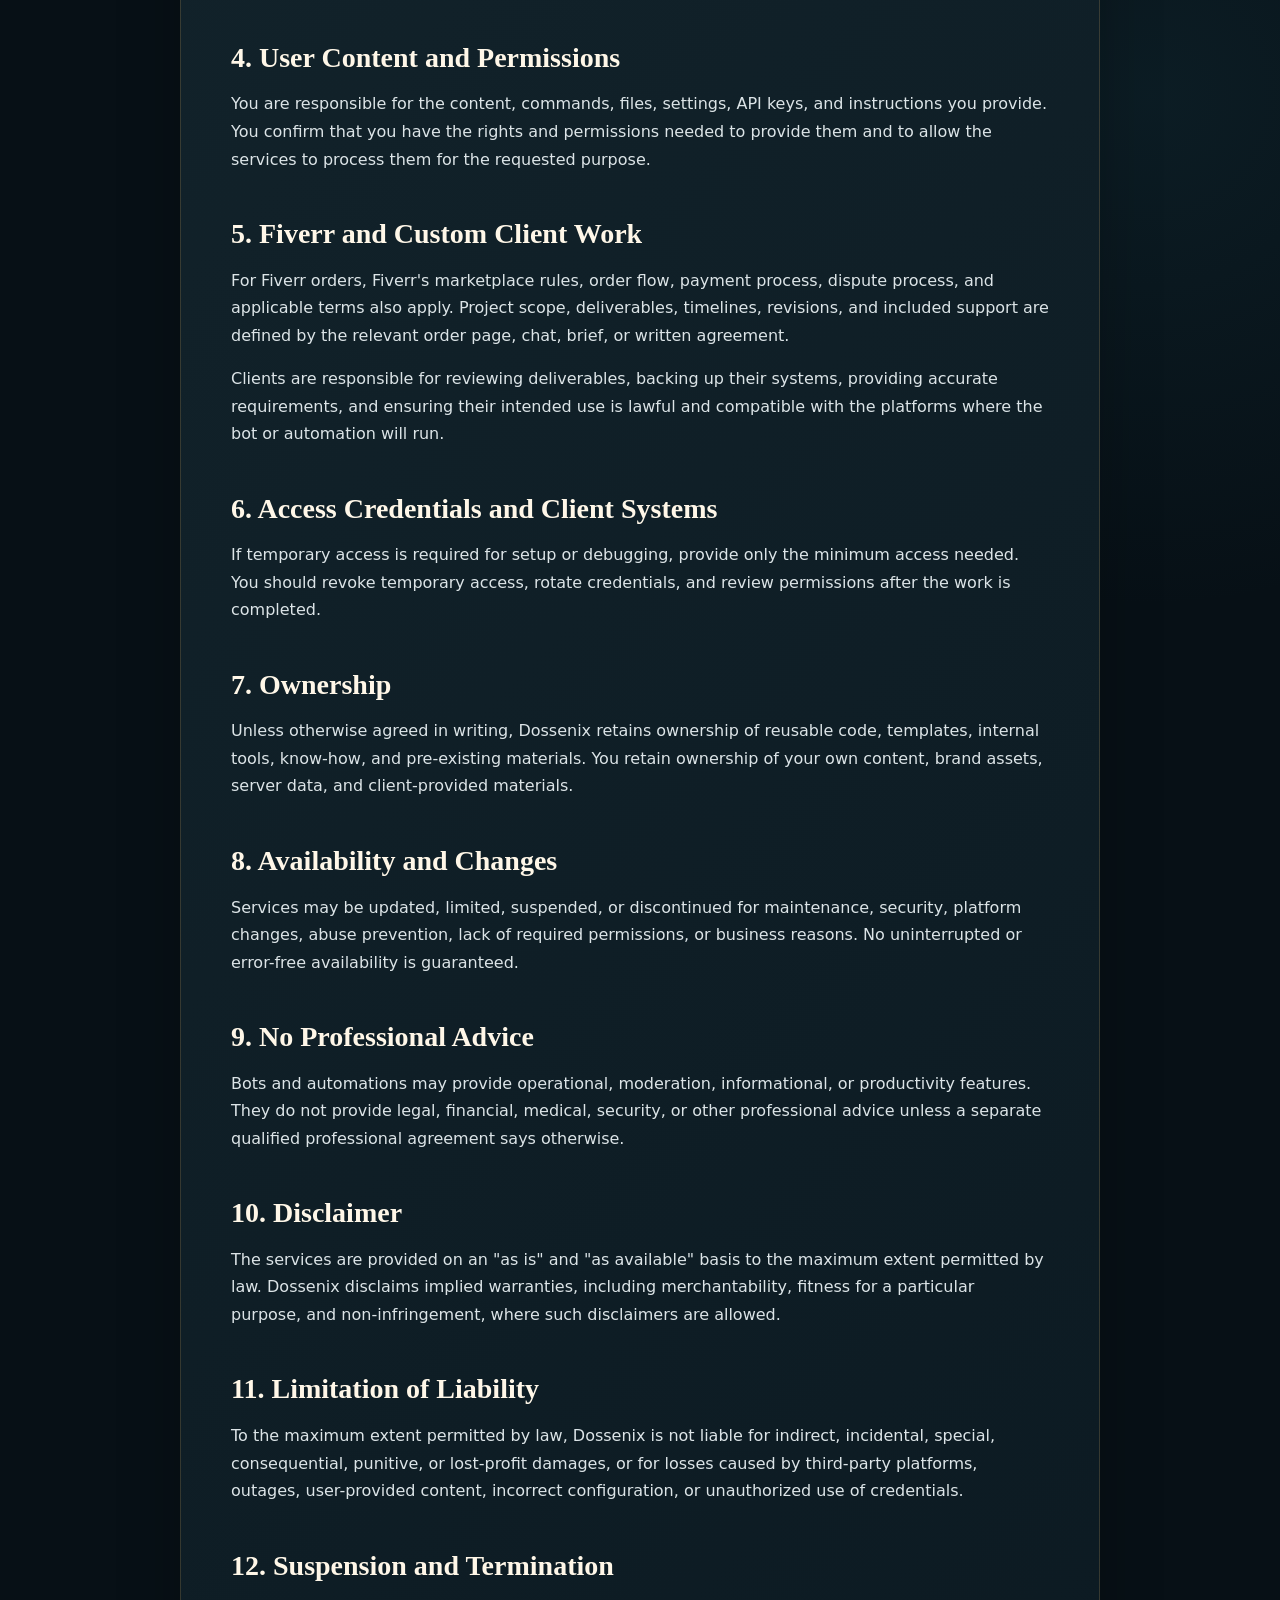
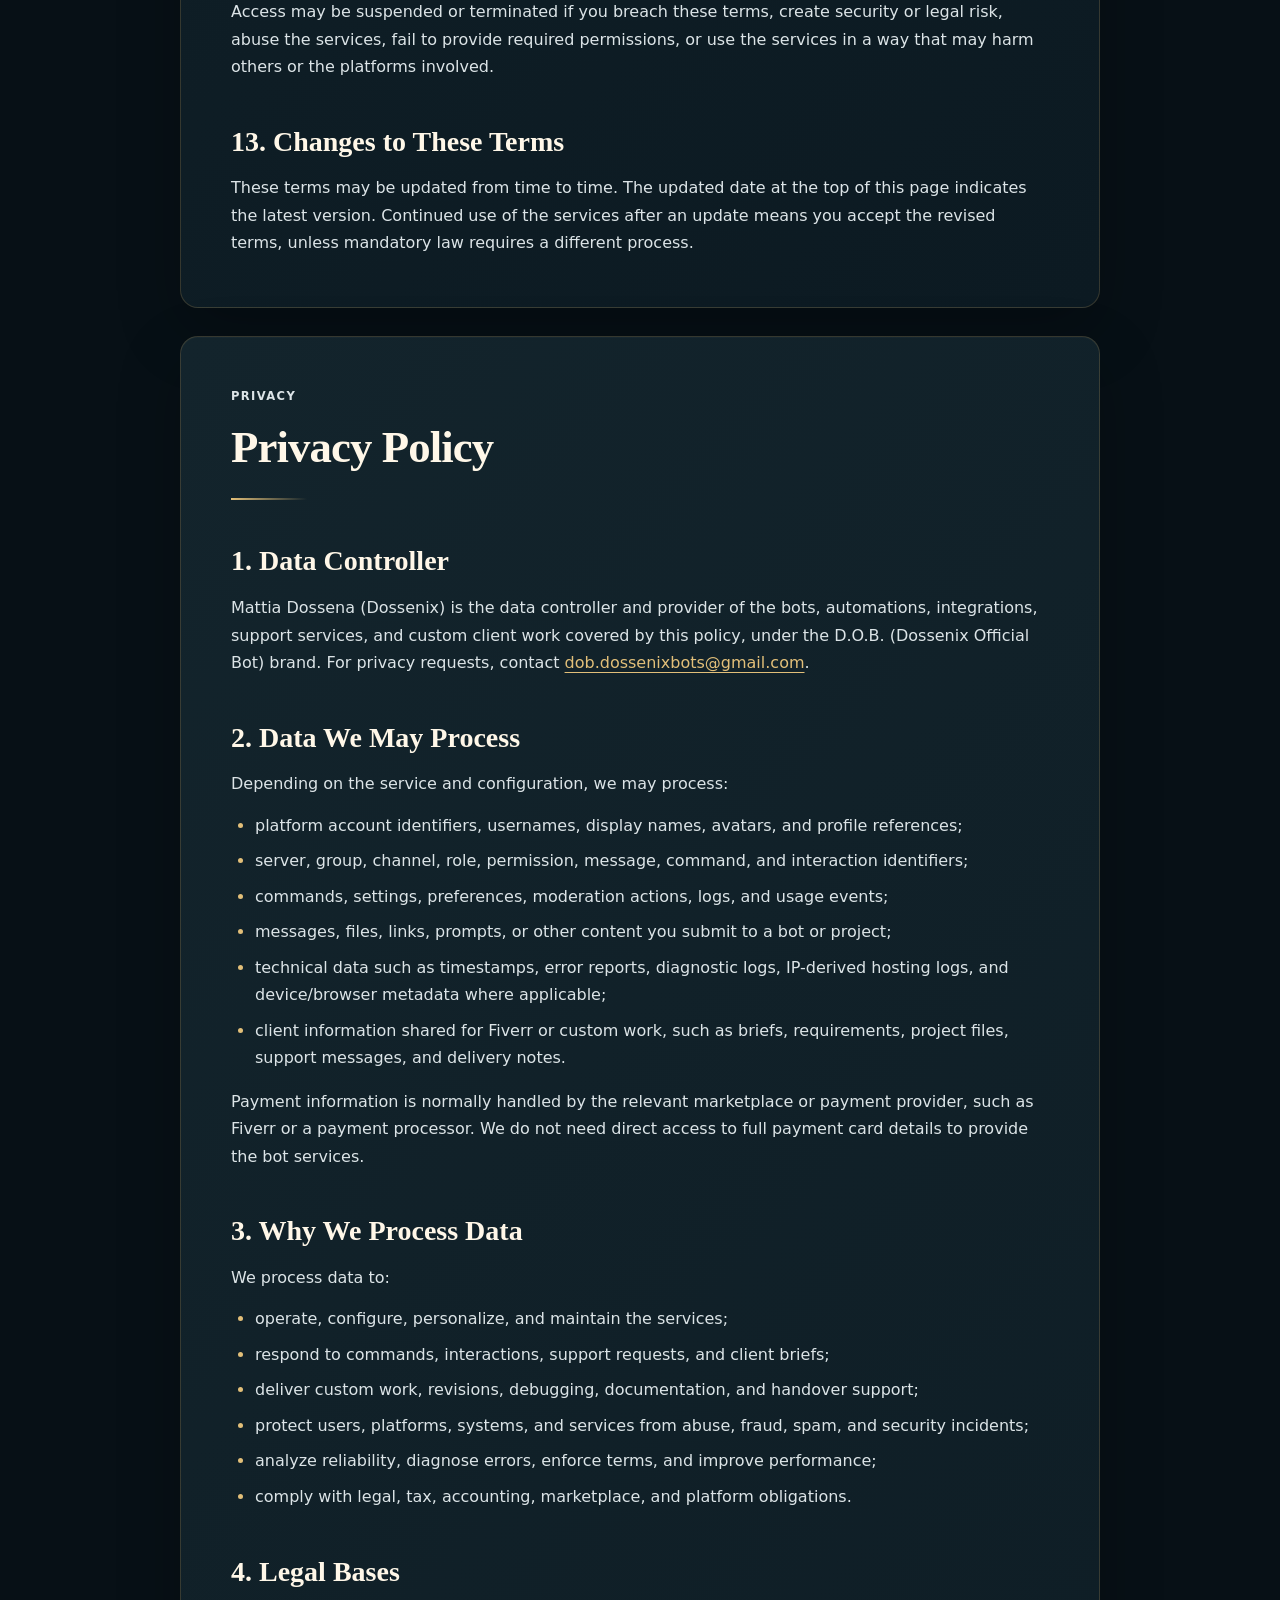
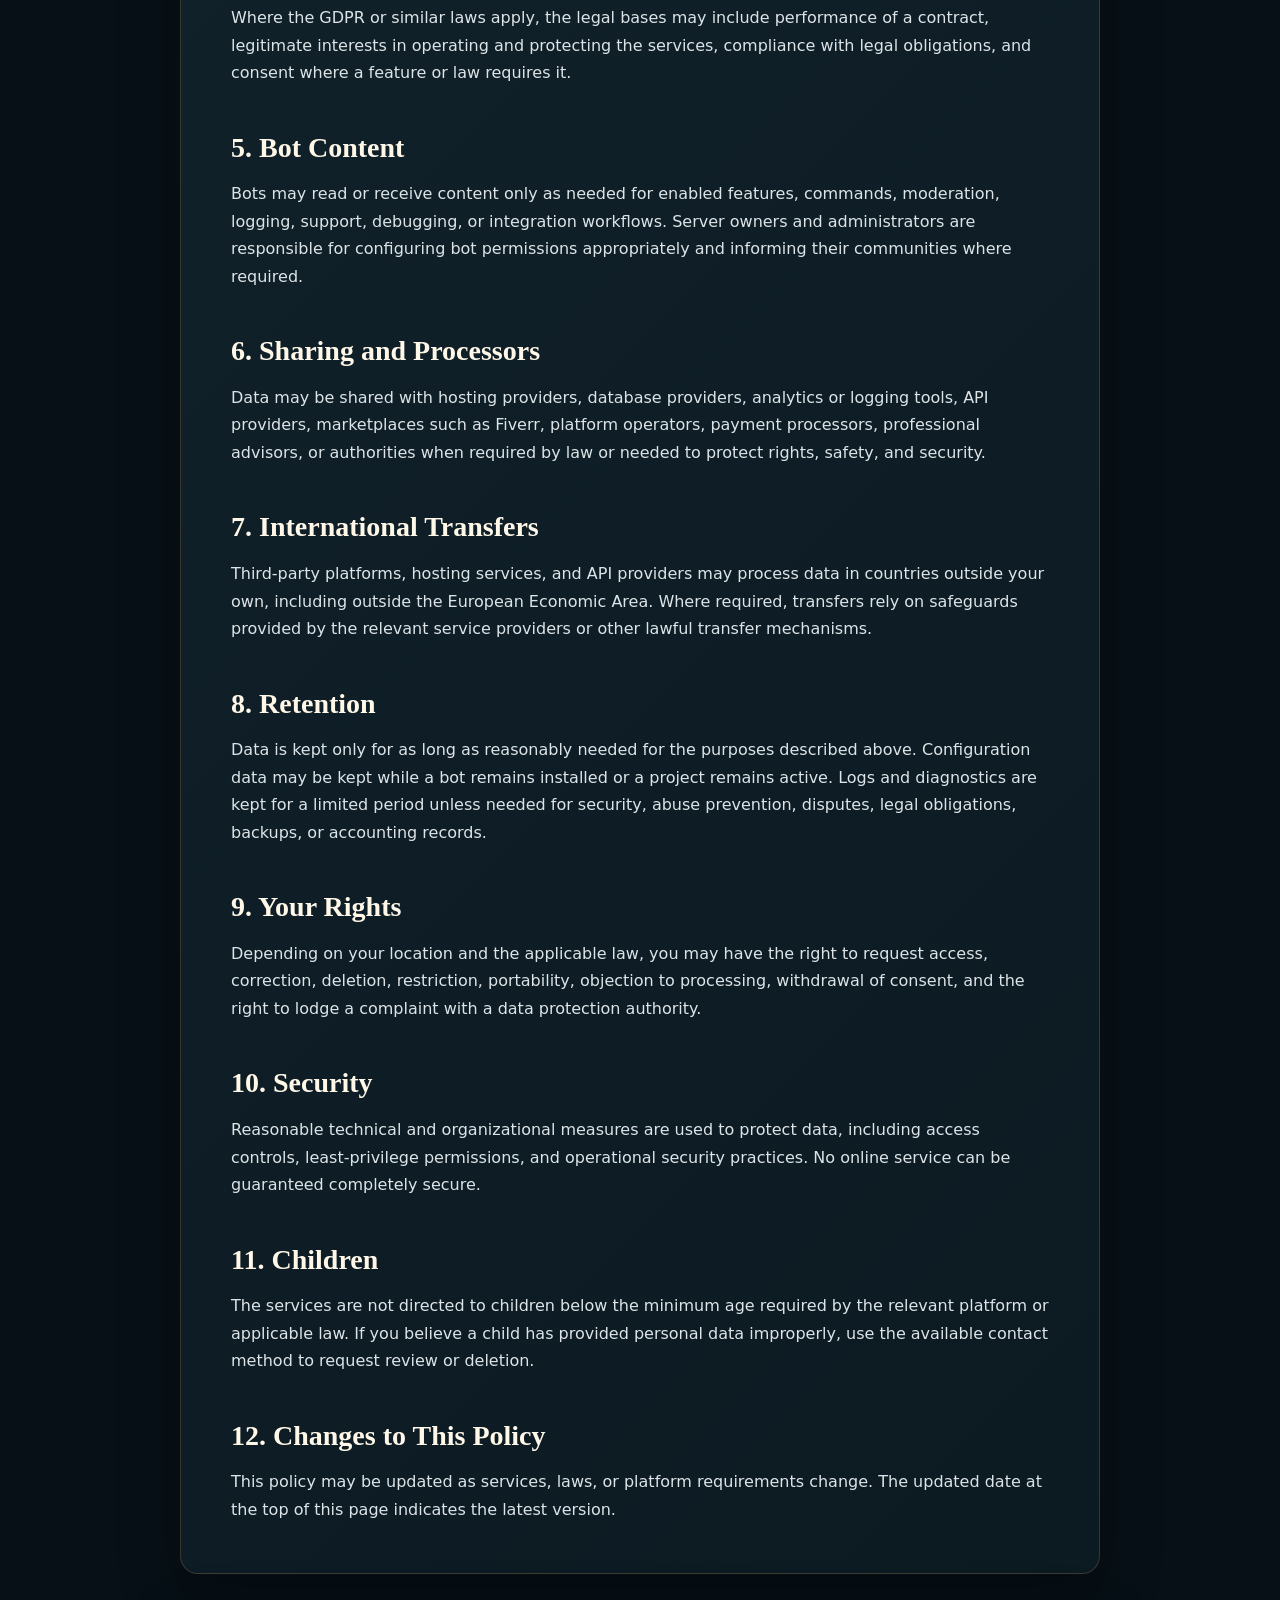
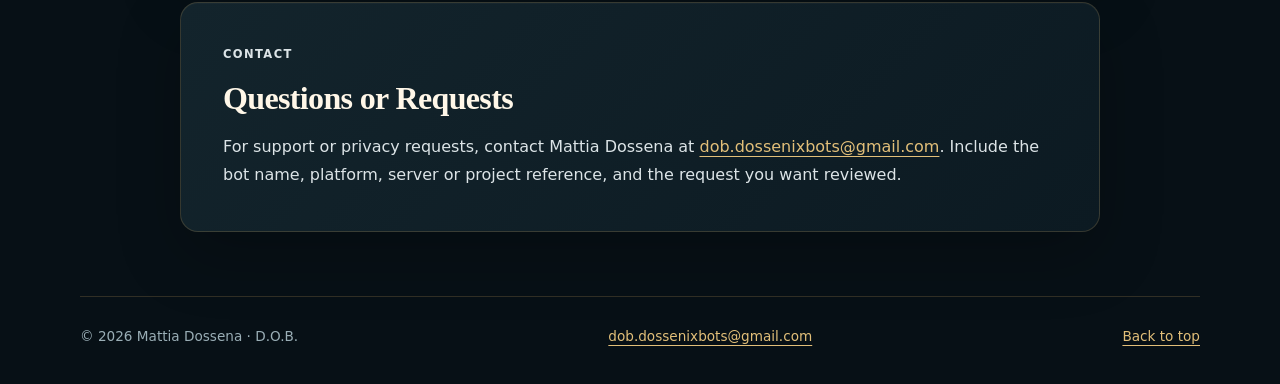
==== commit 9bceb26b: "Restyle legal pages with D.O.B. branding and update owner contacts" ====
--- a/index.html
+++ b/index.html
@@ -7,15 +7,16 @@
       name="description"
       content="Terms of Service and Privacy Policy for Dossenix bots, automations, integrations, and custom Fiverr work."
     />
-    <title>Dossenix Legal Infos</title>
+    <title>Legal Information · D.O.B.</title>
+    <meta name="theme-color" content="#071016" />
     <link rel="stylesheet" href="styles.css" />
   </head>
   <body>
     <header class="site-header">
       <div class="header-inner">
-        <a class="brand" href="#top" aria-label="Dossenix Legal Infos home">
-          <span class="brand-mark" aria-hidden="true">D</span>
-          <span>Dossenix Legal Infos</span>
+        <a class="brand" href="#top" aria-label="D.O.B. — Dossenix Official Bot — Legal Information home">
+          <span class="brand-mark" aria-hidden="true">D.O.B.</span>
+          <span class="brand-copy"><span class="brand-name">D.O.B.</span><span class="brand-subtitle">Dossenix Official Bot</span><span class="brand-caption">Legal Information</span></span>
         </a>
 
         <nav class="site-nav" aria-label="Primary navigation">
@@ -62,7 +63,8 @@
           <p>
             These Terms of Service govern your use of bots, automations,
             integrations, support services, configuration work, and custom
-            development provided by Dossenix, unless a separate written agreement
+            development provided by Mattia Dossena (Dossenix), under the
+            D.O.B. (Dossenix Official Bot) brand, unless a separate written agreement
             applies.
           </p>
 
@@ -178,13 +180,13 @@
             <h2>Privacy Policy</h2>
           </div>
 
-          <h3>1. Who Is Responsible</h3>
-          <p>
-            Dossenix acts as the provider of the bots, automations, integrations,
-            support services, and custom client work covered by this policy. For
-            privacy requests, use the support or contact method listed in the
-            relevant bot page, server, project brief, Fiverr order, or service
-            listing.
+          <h3>1. Data Controller</h3>
+          <p>
+            Mattia Dossena (Dossenix) is the data controller and provider of the
+            bots, automations, integrations, support services, and custom client
+            work covered by this policy, under the D.O.B. (Dossenix Official Bot)
+            brand. For privacy requests, contact
+            <a href="mailto:dob.dossenixbots@gmail.com">dob.dossenixbots@gmail.com</a>.
           </p>
 
           <h3>2. Data We May Process</h3>
@@ -297,9 +299,9 @@
             <h2>Questions or Requests</h2>
           </div>
           <p>
-            Use the official support channel, bot listing, server contact,
-            project brief, or Fiverr order inbox connected to the specific
-            service. Include the bot name, platform, server or project reference,
+            For support or privacy requests, contact Mattia Dossena at
+            <a href="mailto:dob.dossenixbots@gmail.com">dob.dossenixbots@gmail.com</a>.
+            Include the bot name, platform, server or project reference,
             and the request you want reviewed.
           </p>
         </section>
@@ -337,7 +339,8 @@
           <p>
             Questi Termini di Servizio regolano l'uso di bot, automazioni,
             integrazioni, assistenza, configurazioni e sviluppo personalizzato
-            forniti da Dossenix, salvo diverso accordo scritto.
+            forniti da Mattia Dossena (Dossenix), con il marchio D.O.B.
+            (Dossenix Official Bot), salvo diverso accordo scritto.
           </p>
 
           <h3>2. Regole delle Piattaforme</h3>
@@ -455,13 +458,13 @@
             <h2>Privacy Policy</h2>
           </div>
 
-          <h3>1. Titolare o Referente del Trattamento</h3>
-          <p>
-            Dossenix opera come fornitore dei bot, delle automazioni, delle
-            integrazioni, dell'assistenza e dei lavori personalizzati coperti da
-            questa policy. Per richieste privacy, usa il canale di supporto o il
-            contatto indicato nella pagina del bot, nel server, nel brief del
-            progetto, nell'ordine Fiverr o nella scheda del servizio specifico.
+          <h3>1. Titolare del Trattamento</h3>
+          <p>
+            Mattia Dossena (Dossenix) è il titolare del trattamento e il fornitore
+            dei bot, delle automazioni, delle integrazioni, dell'assistenza e dei
+            lavori personalizzati coperti da questa policy, con il marchio D.O.B.
+            (Dossenix Official Bot). Per richieste privacy, scrivi a
+            <a href="mailto:dob.dossenixbots@gmail.com">dob.dossenixbots@gmail.com</a>.
           </p>
 
           <h3>2. Dati che Possiamo Trattare</h3>
@@ -575,9 +578,9 @@
             <h2>Domande o Richieste</h2>
           </div>
           <p>
-            Usa il canale di supporto ufficiale, la scheda del bot, il contatto
-            del server, il brief del progetto o la inbox dell'ordine Fiverr
-            collegata al servizio specifico. Includi nome del bot, piattaforma,
+            Per assistenza o richieste privacy, contatta Mattia Dossena all'indirizzo
+            <a href="mailto:dob.dossenixbots@gmail.com">dob.dossenixbots@gmail.com</a>.
+            Includi nome del bot, piattaforma,
             riferimento server o progetto e la richiesta da verificare.
           </p>
         </section>
@@ -585,7 +588,8 @@
     </main>
 
     <footer class="site-footer">
-      <p>© <span id="year"></span> Dossenix. All rights reserved.</p>
+      <p>© <span id="year"></span> Mattia Dossena · D.O.B.</p>
+      <a href="mailto:dob.dossenixbots@gmail.com">dob.dossenixbots@gmail.com</a>
       <a href="#top" data-footer-top>Back to top</a>
     </footer>
 
--- a/styles.css
+++ b/styles.css
@@ -1,330 +1,136 @@
 :root {
-  color-scheme: light;
-  --bg: #f6f8fb;
-  --paper: #ffffff;
-  --ink: #20242c;
-  --muted: #5f6b7a;
-  --line: #d7dde6;
-  --teal: #146c63;
-  --teal-dark: #0f514b;
-  --amber: #b65f16;
-  --blue: #315f93;
-  --shadow: 0 16px 45px rgba(36, 45, 64, 0.08);
-  --radius: 8px;
+  color-scheme: dark;
+  --bg: #071016;
+  --paper: #102028;
+  --ink: #fff7e8;
+  --text: #dce4e7;
+  --muted: #9aaeb6;
+  --gold: #e2bf79;
+  --line: rgba(212, 170, 97, 0.2);
+  --radius: 18px;
+  --shadow: 0 24px 64px rgba(0, 0, 0, 0.22);
 }
 
-* {
-  box-sizing: border-box;
-}
-
-html {
-  scroll-behavior: smooth;
-}
-
+* { box-sizing: border-box; }
+html { scroll-behavior: smooth; scroll-padding-top: 120px; }
 body {
   margin: 0;
-  background: var(--bg);
-  color: var(--ink);
-  font-family:
-    Inter,
-    ui-sans-serif,
-    system-ui,
-    -apple-system,
-    BlinkMacSystemFont,
-    "Segoe UI",
-    sans-serif;
-  line-height: 1.65;
+  background:
+    radial-gradient(circle at 8% 4%, rgba(212, 170, 97, 0.1), transparent 448px),
+    radial-gradient(circle at 90% 25%, rgba(37, 95, 111, 0.16), transparent 512px),
+    var(--bg);
+  color: var(--text);
+  font-family: Inter, ui-sans-serif, system-ui, -apple-system, BlinkMacSystemFont, "Segoe UI", sans-serif;
+  line-height: 1.72;
+  overflow-wrap: break-word;
 }
-
-a {
-  color: var(--teal-dark);
-  text-decoration-thickness: 1px;
-  text-underline-offset: 4px;
-}
-
+a { color: var(--gold); text-underline-offset: 4px; text-decoration-thickness: 1px; }
+a:hover { color: var(--ink); }
+[hidden] { display: none !important; }
 .site-header {
   position: sticky;
   top: 0;
   z-index: 10;
-  background: rgba(255, 255, 255, 0.94);
+  background: rgba(7, 16, 22, 0.92);
   border-bottom: 1px solid var(--line);
-  backdrop-filter: blur(14px);
+  backdrop-filter: blur(16px);
 }
-
 .header-inner {
-  width: min(1120px, calc(100% - 32px));
-  min-height: 72px;
+  width: min(1120px, calc(100% - 48px));
+  min-height: 90px;
   margin: 0 auto;
   display: grid;
   grid-template-columns: 1fr auto auto;
-  gap: 24px;
+  gap: 28px;
   align-items: center;
 }
-
-.brand {
-  display: inline-flex;
-  align-items: center;
-  gap: 10px;
-  color: var(--ink);
-  font-weight: 800;
-  text-decoration: none;
+.brand { display: inline-flex; align-items: center; gap: 14px; text-decoration: none; width: fit-content; }
+.brand-mark {
+  width: 56px;
+  height: 56px;
+  flex: 0 0 56px;
+  display: grid;
+  place-items: center;
+  border: 1px solid rgba(212, 170, 97, 0.5);
+  border-radius: 50%;
+  background: radial-gradient(circle, #193039, #071016 72%);
+  box-shadow: inset 0 0 0 4px var(--bg), inset 0 0 0 5px var(--line);
+  color: var(--gold);
+  font: bold 13px Georgia, "Times New Roman", serif;
+  letter-spacing: 0.02em;
 }
-
-.brand-mark {
-  width: 34px;
-  height: 34px;
-  display: inline-grid;
-  place-items: center;
-  border-radius: var(--radius);
-  background: var(--teal);
-  color: #ffffff;
-  font-weight: 900;
-}
-
-.site-nav {
-  display: flex;
-  gap: 18px;
-  align-items: center;
-  font-size: 0.95rem;
-  font-weight: 700;
-}
-
-.site-nav a {
-  color: var(--muted);
-  text-decoration: none;
-}
-
-.site-nav a:hover,
-.site-nav a:focus-visible {
-  color: var(--teal-dark);
-}
-
-.language-switch {
-  display: inline-grid;
-  grid-template-columns: repeat(2, 42px);
-  padding: 3px;
+.brand-copy { display: grid; gap: 2px; line-height: 1.25; }
+.brand-name { color: var(--gold); font: bold 23px Georgia, "Times New Roman", serif; letter-spacing: 0.08em; }
+.brand-subtitle { color: var(--text); font-size: 11px; letter-spacing: 0.035em; }
+.brand-caption { color: var(--muted); font-size: 10px; text-transform: uppercase; letter-spacing: 0.1em; }
+.site-nav { display: flex; align-items: center; gap: 26px; font-size: 0.9rem; font-weight: 700; }
+.site-nav a { padding: 10px 0; text-decoration: none; color: var(--muted); }
+.site-nav a:hover, .site-nav a:focus-visible { color: var(--gold); }
+.language-switch { display: inline-grid; grid-template-columns: repeat(2, 42px); gap: 3px; padding: 4px; border: 1px solid var(--line); border-radius: 10px; }
+.language-switch button { min-height: 36px; border: 0; border-radius: 6px; background: transparent; color: var(--muted); font: inherit; font-size: 0.8rem; font-weight: 700; cursor: pointer; }
+.language-switch button:hover { color: var(--gold); background: rgba(212, 170, 97, 0.06); }
+.language-switch button[aria-pressed="true"] { background: rgba(212, 170, 97, 0.13); color: var(--gold); }
+main { width: min(920px, calc(100% - 48px)); margin: 0 auto; padding-top: 64px; }
+.hero, .notice, .policy-section, .contact-section {
+  background: linear-gradient(135deg, #13242c, #0c1a22);
   border: 1px solid var(--line);
   border-radius: var(--radius);
-  background: #eef2f6;
+  box-shadow: var(--shadow), inset 0 1px 0 rgba(255, 255, 255, 0.025);
 }
-
-.language-switch button {
-  min-height: 34px;
-  border: 0;
-  border-radius: 6px;
-  background: transparent;
-  color: var(--muted);
-  font: inherit;
-  font-size: 0.86rem;
-  font-weight: 800;
-  cursor: pointer;
+.hero { padding: clamp(30px, 5vw, 52px); text-align: center; }
+.hero-copy { max-width: 800px; margin: 0 auto; }
+.eyebrow { margin: 0 0 14px; color: var(--gold); font-size: 0.72rem; font-weight: 600; letter-spacing: 0.12em; text-transform: uppercase; }
+h1, h2, h3 { margin: 0; color: var(--ink); font-family: Georgia, "Times New Roman", serif; line-height: 1.2; }
+h1 { font-size: clamp(2.3rem, 5.2vw, 4rem); letter-spacing: -0.035em; text-wrap: balance; }
+h1::after, .section-heading::after { content: ""; display: block; width: 76px; height: 2px; margin-top: 24px; background: linear-gradient(90deg, var(--gold), transparent); }
+h1::after { margin: 26px auto 22px; }
+h2 { font-size: clamp(1.9rem, 3.8vw, 2.8rem); letter-spacing: -0.02em; }
+h3 { margin-top: 36px; padding-top: 8px; font-size: clamp(1.3rem, 2.5vw, 1.75rem); }
+p { margin: 16px 0 0; }
+ul { margin: 14px 0 0; padding-left: 24px; }
+li + li { margin-top: 8px; }
+li::marker { color: var(--gold); }
+.hero p:not(.eyebrow) { max-width: 700px; margin-left: auto; margin-right: auto; color: var(--muted); font-size: 1.05rem; }
+.hero p.updated { margin-top: 26px; color: var(--gold); font-size: 0.76rem; letter-spacing: 0.07em; text-transform: uppercase; }
+.notice { margin: 24px 0; padding: 22px 26px; border-left: 3px solid var(--gold); color: var(--muted); font-size: 0.9rem; }
+.notice strong { color: var(--gold); }
+.policy-section { margin: 28px 0; padding: clamp(24px, 5vw, 50px); }
+.section-heading { margin-bottom: 28px; }
+.policy-section p, .policy-section li, .contact-section p { color: var(--text); }
+.contact-section { margin: 28px 0 64px; padding: clamp(24px, 5vw, 42px); }
+.contact-section h2 { font-size: 2rem; }
+.site-footer { width: min(1120px, calc(100% - 48px)); margin: 0 auto; padding: 28px 0 36px; display: flex; justify-content: space-between; gap: 20px; border-top: 1px solid var(--line); color: var(--muted); font-size: 0.85rem; }
+.site-footer p { margin: 0; }
+:focus-visible { outline: 2px solid var(--gold); outline-offset: 5px; }
+::selection { background: #e2bf79; color: #071016; }
+@media (max-width: 760px) {
+  html { scroll-padding-top: 150px; }
+  .header-inner { grid-template-columns: 1fr auto; gap: 12px; padding: 12px 0; }
+  .site-nav { grid-column: 1 / -1; order: 3; justify-content: space-between; gap: 16px; border-top: 1px solid var(--line); }
+  .site-nav a { padding: 8px 0 0; }
+  main { padding-top: 32px; }
+  .site-footer { flex-direction: column; gap: 12px; }
 }
-
-.language-switch button[aria-pressed="true"] {
-  background: var(--paper);
-  color: var(--ink);
-  box-shadow: 0 2px 8px rgba(32, 36, 44, 0.1);
+@media (max-width: 430px) {
+  main, .header-inner, .site-footer { width: calc(100% - 28px); }
+  .brand { gap: 9px; }
+  .brand-mark { width: 44px; height: 44px; flex-basis: 44px; font-size: 11px; }
+  .brand-name { font-size: 20px; }
+  .brand-subtitle { font-size: 10px; }
+  .brand-caption { font-size: 9px; }
+  .language-switch { grid-template-columns: repeat(2, 32px); }
+  .hero { padding: 30px 22px; }
+  .notice, .policy-section, .contact-section { padding: 24px 20px; }
 }
-
-main {
-  width: min(980px, calc(100% - 32px));
-  margin: 0 auto;
+@media (prefers-reduced-motion: reduce) { html { scroll-behavior: auto; } }
+@media print {
+  :root { color-scheme: light; --ink: #111; --text: #222; --muted: #444; --gold: #57411c; --line: #bbb; }
+  body { background: white; }
+  .site-header { position: static; background: white; }
+  .site-nav, .language-switch, .site-footer a, .brand-mark { display: none; }
+  .header-inner { display: block; padding: 16px 0; min-height: auto; }
+  main { width: 100%; padding-top: 16px; }
+  .hero, .notice, .policy-section, .contact-section { background: white; box-shadow: none; border-radius: 0; }
+  .hero, .policy-section, .contact-section { padding: 24px; }
+  h3 { break-after: avoid; }
 }
-
-.hero {
-  min-height: 42vh;
-  display: grid;
-  align-items: end;
-  padding: 72px 0 48px;
-}
-
-.hero-copy {
-  max-width: 780px;
-}
-
-.eyebrow {
-  margin: 0 0 10px;
-  color: var(--amber);
-  font-size: 0.78rem;
-  font-weight: 900;
-  text-transform: uppercase;
-}
-
-h1,
-h2,
-h3 {
-  line-height: 1.18;
-  margin: 0;
-}
-
-h1 {
-  max-width: 840px;
-  font-size: clamp(2.45rem, 5vw, 4.9rem);
-}
-
-h2 {
-  font-size: clamp(1.9rem, 3vw, 2.7rem);
-}
-
-h3 {
-  margin-top: 34px;
-  font-size: 1.08rem;
-}
-
-p {
-  margin: 14px 0 0;
-}
-
-ul {
-  margin: 12px 0 0;
-  padding-left: 22px;
-}
-
-li + li {
-  margin-top: 8px;
-}
-
-.hero p:not(.eyebrow) {
-  max-width: 700px;
-  color: var(--muted);
-  font-size: 1.08rem;
-}
-
-.updated {
-  color: var(--blue);
-  font-weight: 800;
-}
-
-.notice,
-.policy-section,
-.contact-section {
-  background: var(--paper);
-  border: 1px solid var(--line);
-  border-radius: var(--radius);
-  box-shadow: var(--shadow);
-}
-
-.notice {
-  margin-bottom: 22px;
-  padding: 20px 22px;
-  border-left: 5px solid var(--amber);
-}
-
-.policy-section {
-  margin: 22px 0;
-  padding: clamp(24px, 4vw, 44px);
-}
-
-.section-heading {
-  padding-bottom: 22px;
-  margin-bottom: 20px;
-  border-bottom: 1px solid var(--line);
-}
-
-.policy-section p,
-.policy-section li,
-.notice,
-.contact-section p {
-  color: var(--muted);
-}
-
-.policy-section h3 {
-  color: var(--ink);
-}
-
-.contact-section {
-  margin: 22px 0 52px;
-  padding: clamp(24px, 4vw, 34px);
-  display: grid;
-  grid-template-columns: minmax(200px, 0.75fr) 1.25fr;
-  gap: 24px;
-  align-items: start;
-  border-left: 5px solid var(--teal);
-}
-
-.site-footer {
-  width: min(1120px, calc(100% - 32px));
-  margin: 0 auto;
-  padding: 28px 0 36px;
-  display: flex;
-  justify-content: space-between;
-  gap: 20px;
-  color: var(--muted);
-  border-top: 1px solid var(--line);
-}
-
-.site-footer p {
-  margin: 0;
-}
-
-.site-footer a {
-  font-weight: 800;
-}
-
-:focus-visible {
-  outline: 3px solid rgba(20, 108, 99, 0.35);
-  outline-offset: 3px;
-}
-
-@media (max-width: 760px) {
-  .header-inner {
-    grid-template-columns: 1fr auto;
-    gap: 12px;
-    padding: 10px 0;
-  }
-
-  .site-nav {
-    grid-column: 1 / -1;
-    order: 3;
-    justify-content: space-between;
-    width: 100%;
-    padding-top: 8px;
-    border-top: 1px solid var(--line);
-  }
-
-  .brand span:last-child {
-    max-width: 180px;
-    white-space: normal;
-    line-height: 1.2;
-  }
-
-  .hero {
-    min-height: auto;
-    padding: 46px 0 34px;
-  }
-
-  .policy-section,
-  .notice,
-  .contact-section {
-    box-shadow: none;
-  }
-
-  .contact-section {
-    grid-template-columns: 1fr;
-  }
-
-  .site-footer {
-    flex-direction: column;
-  }
-}
-
-@media (max-width: 430px) {
-  main,
-  .header-inner,
-  .site-footer {
-    width: min(100% - 22px, 1120px);
-  }
-
-  .site-nav {
-    gap: 8px;
-    font-size: 0.88rem;
-  }
-
-  .language-switch {
-    grid-template-columns: repeat(2, 38px);
-  }
-
-  .policy-section {
-    padding: 22px 18px;
-  }
-}
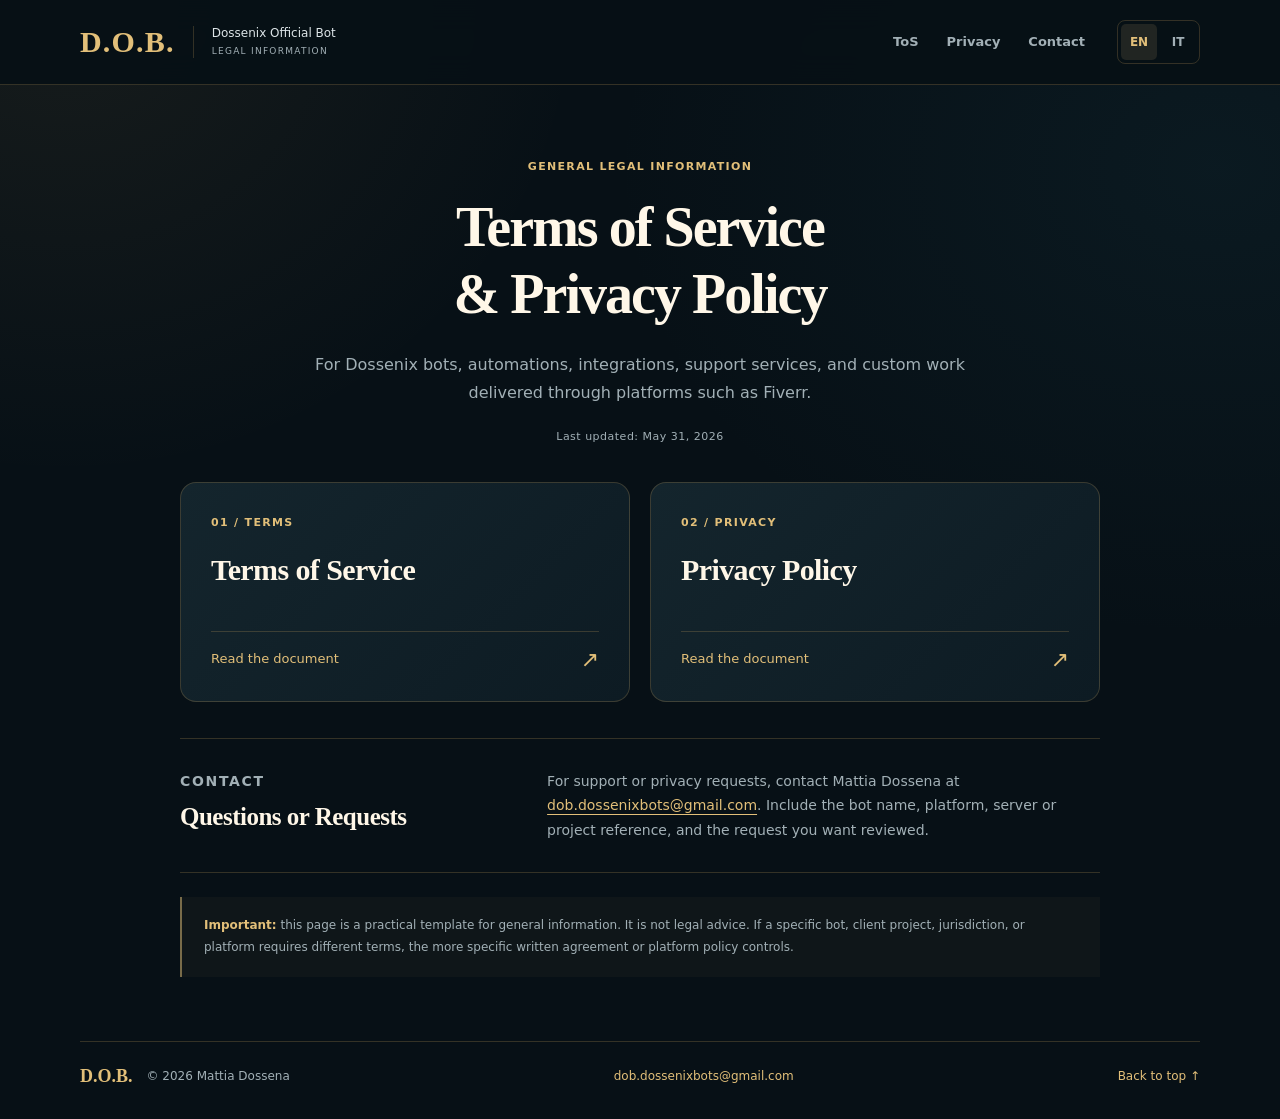
==== commit 4a8cda8b: "Rebuild legal hub with dedicated documents and versioned styles" ====
--- a/index.html
+++ b/index.html
@@ -1,40 +1,34 @@
 <!doctype html>
 <html lang="en">
-  <head>
-    <meta charset="utf-8" />
-    <meta name="viewport" content="width=device-width, initial-scale=1" />
-    <meta
-      name="description"
-      content="Terms of Service and Privacy Policy for Dossenix bots, automations, integrations, and custom Fiverr work."
-    />
-    <title>Legal Information · D.O.B.</title>
-    <meta name="theme-color" content="#071016" />
-    <link rel="stylesheet" href="styles.css" />
-  </head>
-  <body>
-    <header class="site-header">
-      <div class="header-inner">
-        <a class="brand" href="#top" aria-label="D.O.B. — Dossenix Official Bot — Legal Information home">
-          <span class="brand-mark" aria-hidden="true">D.O.B.</span>
-          <span class="brand-copy"><span class="brand-name">D.O.B.</span><span class="brand-subtitle">Dossenix Official Bot</span><span class="brand-caption">Legal Information</span></span>
-        </a>
-
-        <nav class="site-nav" aria-label="Primary navigation">
-          <a data-nav="terms" href="#terms-en">Terms</a>
-          <a data-nav="privacy" href="#privacy-en">Privacy</a>
-          <a data-nav="contact" href="#contact-en">Contact</a>
-        </nav>
-
-        <div class="language-switch" aria-label="Language switch">
-          <button type="button" data-language-button="en" aria-pressed="true">EN</button>
-          <button type="button" data-language-button="it" aria-pressed="false">IT</button>
-        </div>
-      </div>
-    </header>
-
-    <main id="top">
-      <article class="legal-language" data-lang-panel="en">
-        <section class="hero">
+<head>
+  <meta charset="utf-8" />
+  <meta name="viewport" content="width=device-width, initial-scale=1" />
+  <meta name="description" content="Terms of Service and Privacy Policy for D.O.B. — Dossenix Official Bot. Mattia Dossena, Dossenix bots, automations and custom work." />
+  <meta name="theme-color" content="#071016" />
+  <title>Legal Information · D.O.B.</title>
+  <link rel="stylesheet" href="style.css?v=20260914-2" />
+  <script src="script.js?v=20260914-2" defer></script>
+</head>
+<body data-page="home" id="top">
+<a class="skip-link" href="#content" data-skip>Skip to content</a>
+<header class="site-header">
+  <div class="header-inner">
+    <a class="brand" href="./" aria-label="D.O.B. — Dossenix Official Bot — Home">
+      <span class="brand-name">D.O.B.</span>
+      <span class="brand-copy"><span class="brand-subtitle">Dossenix Official Bot</span><span class="brand-caption">Legal Information</span></span>
+    </a>
+    <nav class="site-nav" aria-label="Primary navigation">
+      <a data-nav="terms" href="terms.html#terms-en">ToS</a>
+      <a data-nav="privacy" href="privacy.html#privacy-en">Privacy</a>
+      <a data-nav="contact" href="./#contact-en">Contact</a>
+    </nav>
+    <div class="language-switch" aria-label="Language">
+      <button type="button" data-language-button="en" aria-pressed="true">EN</button>
+      <button type="button" data-language-button="it" aria-pressed="false">IT</button>
+    </div>
+  </div>
+</header>
+<main id="content" tabindex="-1"><article class="legal-language" lang="en" data-lang-panel="en"><section class="hero">
           <div class="hero-copy">
             <p class="eyebrow">General legal information</p>
             <h1>Terms of Service &amp; Privacy Policy</h1>
@@ -44,256 +38,10 @@
             </p>
             <p class="updated">Last updated: May 31, 2026</p>
           </div>
-        </section>
-
-        <section class="notice" aria-label="Important notice">
-          <strong>Important:</strong> this page is a practical template for general
-          information. It is not legal advice. If a specific bot, client project,
-          jurisdiction, or platform requires different terms, the more specific
-          written agreement or platform policy controls.
-        </section>
-
-        <section class="policy-section" id="terms-en">
-          <div class="section-heading">
-            <p class="eyebrow">Terms</p>
-            <h2>Terms of Service</h2>
-          </div>
-
-          <h3>1. Scope</h3>
-          <p>
-            These Terms of Service govern your use of bots, automations,
-            integrations, support services, configuration work, and custom
-            development provided by Mattia Dossena (Dossenix), under the
-            D.O.B. (Dossenix Official Bot) brand, unless a separate written agreement
-            applies.
-          </p>
-
-          <h3>2. Platform Rules</h3>
-          <p>
-            The services may run on third-party platforms such as Discord,
-            Telegram, Twitch, GitHub, Fiverr, hosting providers, payment
-            providers, or API services. You must follow the rules, policies, and
-            terms of those platforms while using the services.
-          </p>
-
-          <h3>3. Acceptable Use</h3>
-          <p>You agree not to use the services to:</p>
-          <ul>
-            <li>violate any law, regulation, platform rule, or third-party right;</li>
-            <li>harass, threaten, impersonate, defraud, spam, or harm others;</li>
-            <li>upload or process malware, stolen data, illegal content, or abusive content;</li>
-            <li>attempt to bypass security, rate limits, permissions, or access controls;</li>
-            <li>reverse engineer, overload, resell, or exploit the services without permission.</li>
-          </ul>
-
-          <h3>4. User Content and Permissions</h3>
-          <p>
-            You are responsible for the content, commands, files, settings, API
-            keys, and instructions you provide. You confirm that you have the
-            rights and permissions needed to provide them and to allow the
-            services to process them for the requested purpose.
-          </p>
-
-          <h3>5. Fiverr and Custom Client Work</h3>
-          <p>
-            For Fiverr orders, Fiverr's marketplace rules, order flow, payment
-            process, dispute process, and applicable terms also apply. Project
-            scope, deliverables, timelines, revisions, and included support are
-            defined by the relevant order page, chat, brief, or written agreement.
-          </p>
-          <p>
-            Clients are responsible for reviewing deliverables, backing up their
-            systems, providing accurate requirements, and ensuring their intended
-            use is lawful and compatible with the platforms where the bot or
-            automation will run.
-          </p>
-
-          <h3>6. Access Credentials and Client Systems</h3>
-          <p>
-            If temporary access is required for setup or debugging, provide only
-            the minimum access needed. You should revoke temporary access,
-            rotate credentials, and review permissions after the work is
-            completed.
-          </p>
-
-          <h3>7. Ownership</h3>
-          <p>
-            Unless otherwise agreed in writing, Dossenix retains ownership of
-            reusable code, templates, internal tools, know-how, and pre-existing
-            materials. You retain ownership of your own content, brand assets,
-            server data, and client-provided materials.
-          </p>
-
-          <h3>8. Availability and Changes</h3>
-          <p>
-            Services may be updated, limited, suspended, or discontinued for
-            maintenance, security, platform changes, abuse prevention, lack of
-            required permissions, or business reasons. No uninterrupted or
-            error-free availability is guaranteed.
-          </p>
-
-          <h3>9. No Professional Advice</h3>
-          <p>
-            Bots and automations may provide operational, moderation,
-            informational, or productivity features. They do not provide legal,
-            financial, medical, security, or other professional advice unless a
-            separate qualified professional agreement says otherwise.
-          </p>
-
-          <h3>10. Disclaimer</h3>
-          <p>
-            The services are provided on an "as is" and "as available" basis to
-            the maximum extent permitted by law. Dossenix disclaims implied
-            warranties, including merchantability, fitness for a particular
-            purpose, and non-infringement, where such disclaimers are allowed.
-          </p>
-
-          <h3>11. Limitation of Liability</h3>
-          <p>
-            To the maximum extent permitted by law, Dossenix is not liable for
-            indirect, incidental, special, consequential, punitive, or lost-profit
-            damages, or for losses caused by third-party platforms, outages,
-            user-provided content, incorrect configuration, or unauthorized use
-            of credentials.
-          </p>
-
-          <h3>12. Suspension and Termination</h3>
-          <p>
-            Access may be suspended or terminated if you breach these terms,
-            create security or legal risk, abuse the services, fail to provide
-            required permissions, or use the services in a way that may harm
-            others or the platforms involved.
-          </p>
-
-          <h3>13. Changes to These Terms</h3>
-          <p>
-            These terms may be updated from time to time. The updated date at
-            the top of this page indicates the latest version. Continued use of
-            the services after an update means you accept the revised terms,
-            unless mandatory law requires a different process.
-          </p>
-        </section>
-
-        <section class="policy-section" id="privacy-en">
-          <div class="section-heading">
-            <p class="eyebrow">Privacy</p>
-            <h2>Privacy Policy</h2>
-          </div>
-
-          <h3>1. Data Controller</h3>
-          <p>
-            Mattia Dossena (Dossenix) is the data controller and provider of the
-            bots, automations, integrations, support services, and custom client
-            work covered by this policy, under the D.O.B. (Dossenix Official Bot)
-            brand. For privacy requests, contact
-            <a href="mailto:dob.dossenixbots@gmail.com">dob.dossenixbots@gmail.com</a>.
-          </p>
-
-          <h3>2. Data We May Process</h3>
-          <p>Depending on the service and configuration, we may process:</p>
-          <ul>
-            <li>platform account identifiers, usernames, display names, avatars, and profile references;</li>
-            <li>server, group, channel, role, permission, message, command, and interaction identifiers;</li>
-            <li>commands, settings, preferences, moderation actions, logs, and usage events;</li>
-            <li>messages, files, links, prompts, or other content you submit to a bot or project;</li>
-            <li>technical data such as timestamps, error reports, diagnostic logs, IP-derived hosting logs, and device/browser metadata where applicable;</li>
-            <li>client information shared for Fiverr or custom work, such as briefs, requirements, project files, support messages, and delivery notes.</li>
-          </ul>
-          <p>
-            Payment information is normally handled by the relevant marketplace
-            or payment provider, such as Fiverr or a payment processor. We do not
-            need direct access to full payment card details to provide the bot
-            services.
-          </p>
-
-          <h3>3. Why We Process Data</h3>
-          <p>We process data to:</p>
-          <ul>
-            <li>operate, configure, personalize, and maintain the services;</li>
-            <li>respond to commands, interactions, support requests, and client briefs;</li>
-            <li>deliver custom work, revisions, debugging, documentation, and handover support;</li>
-            <li>protect users, platforms, systems, and services from abuse, fraud, spam, and security incidents;</li>
-            <li>analyze reliability, diagnose errors, enforce terms, and improve performance;</li>
-            <li>comply with legal, tax, accounting, marketplace, and platform obligations.</li>
-          </ul>
-
-          <h3>4. Legal Bases</h3>
-          <p>
-            Where the GDPR or similar laws apply, the legal bases may include
-            performance of a contract, legitimate interests in operating and
-            protecting the services, compliance with legal obligations, and
-            consent where a feature or law requires it.
-          </p>
-
-          <h3>5. Bot Content</h3>
-          <p>
-            Bots may read or receive content only as needed for enabled features,
-            commands, moderation, logging, support, debugging, or integration
-            workflows. Server owners and administrators are responsible for
-            configuring bot permissions appropriately and informing their
-            communities where required.
-          </p>
-
-          <h3>6. Sharing and Processors</h3>
-          <p>
-            Data may be shared with hosting providers, database providers,
-            analytics or logging tools, API providers, marketplaces such as
-            Fiverr, platform operators, payment processors, professional
-            advisors, or authorities when required by law or needed to protect
-            rights, safety, and security.
-          </p>
-
-          <h3>7. International Transfers</h3>
-          <p>
-            Third-party platforms, hosting services, and API providers may
-            process data in countries outside your own, including outside the
-            European Economic Area. Where required, transfers rely on safeguards
-            provided by the relevant service providers or other lawful transfer
-            mechanisms.
-          </p>
-
-          <h3>8. Retention</h3>
-          <p>
-            Data is kept only for as long as reasonably needed for the purposes
-            described above. Configuration data may be kept while a bot remains
-            installed or a project remains active. Logs and diagnostics are kept
-            for a limited period unless needed for security, abuse prevention,
-            disputes, legal obligations, backups, or accounting records.
-          </p>
-
-          <h3>9. Your Rights</h3>
-          <p>
-            Depending on your location and the applicable law, you may have the
-            right to request access, correction, deletion, restriction,
-            portability, objection to processing, withdrawal of consent, and the
-            right to lodge a complaint with a data protection authority.
-          </p>
-
-          <h3>10. Security</h3>
-          <p>
-            Reasonable technical and organizational measures are used to protect
-            data, including access controls, least-privilege permissions, and
-            operational security practices. No online service can be guaranteed
-            completely secure.
-          </p>
-
-          <h3>11. Children</h3>
-          <p>
-            The services are not directed to children below the minimum age
-            required by the relevant platform or applicable law. If you believe
-            a child has provided personal data improperly, use the available
-            contact method to request review or deletion.
-          </p>
-
-          <h3>12. Changes to This Policy</h3>
-          <p>
-            This policy may be updated as services, laws, or platform
-            requirements change. The updated date at the top of this page
-            indicates the latest version.
-          </p>
-        </section>
-
-        <section class="contact-section" id="contact-en">
+        </section><div class="document-cards" aria-label="Legal documents">
+    <a class="document-card" href="terms.html#terms-en"><span class="card-meta">01 / TERMS</span><h2>Terms of Service</h2><span class="card-action">Read the document <span aria-hidden="true">↗</span></span></a>
+    <a class="document-card" href="privacy.html#privacy-en"><span class="card-meta">02 / PRIVACY</span><h2>Privacy Policy</h2><span class="card-action">Read the document <span aria-hidden="true">↗</span></span></a>
+  </div><section class="contact-section" id="contact-en">
           <div>
             <p class="eyebrow">Contact</p>
             <h2>Questions or Requests</h2>
@@ -304,11 +52,12 @@
             Include the bot name, platform, server or project reference,
             and the request you want reviewed.
           </p>
-        </section>
-      </article>
-
-      <article class="legal-language" data-lang-panel="it" hidden>
-        <section class="hero">
+        </section><section class="notice" aria-label="Important notice">
+          <strong>Important:</strong> this page is a practical template for general
+          information. It is not legal advice. If a specific bot, client project,
+          jurisdiction, or platform requires different terms, the more specific
+          written agreement or platform policy controls.
+        </section></article><article class="legal-language" lang="it" data-lang-panel="it" hidden><section class="hero">
           <div class="hero-copy">
             <p class="eyebrow">Informazioni legali generali</p>
             <h1>Termini di Servizio e Privacy Policy</h1>
@@ -319,260 +68,10 @@
             </p>
             <p class="updated">Ultimo aggiornamento: 31 maggio 2026</p>
           </div>
-        </section>
-
-        <section class="notice" aria-label="Avviso importante">
-          <strong>Importante:</strong> questa pagina è un modello pratico di
-          informativa generale. Non è consulenza legale. Se un bot specifico, un
-          progetto cliente, una giurisdizione o una piattaforma richiede termini
-          diversi, prevale l'accordo scritto o la policy della piattaforma più
-          specifica.
-        </section>
-
-        <section class="policy-section" id="terms-it">
-          <div class="section-heading">
-            <p class="eyebrow">Termini</p>
-            <h2>Termini di Servizio</h2>
-          </div>
-
-          <h3>1. Ambito</h3>
-          <p>
-            Questi Termini di Servizio regolano l'uso di bot, automazioni,
-            integrazioni, assistenza, configurazioni e sviluppo personalizzato
-            forniti da Mattia Dossena (Dossenix), con il marchio D.O.B.
-            (Dossenix Official Bot), salvo diverso accordo scritto.
-          </p>
-
-          <h3>2. Regole delle Piattaforme</h3>
-          <p>
-            I servizi possono funzionare su piattaforme terze come Discord,
-            Telegram, Twitch, GitHub, Fiverr, provider di hosting, provider di
-            pagamento o servizi API. Durante l'uso dei servizi devi rispettare le
-            regole, le policy e i termini di tali piattaforme.
-          </p>
-
-          <h3>3. Uso Consentito</h3>
-          <p>Accetti di non usare i servizi per:</p>
-          <ul>
-            <li>violare leggi, regolamenti, regole di piattaforma o diritti di terzi;</li>
-            <li>molestare, minacciare, impersonare, truffare, fare spam o danneggiare altri;</li>
-            <li>caricare o trattare malware, dati rubati, contenuti illegali o contenuti abusivi;</li>
-            <li>aggirare sicurezza, limiti, permessi o controlli di accesso;</li>
-            <li>decompilare, sovraccaricare, rivendere o sfruttare i servizi senza autorizzazione.</li>
-          </ul>
-
-          <h3>4. Contenuti e Permessi dell'Utente</h3>
-          <p>
-            Sei responsabile di contenuti, comandi, file, impostazioni, chiavi
-            API e istruzioni che fornisci. Confermi di avere i diritti e i
-            permessi necessari per fornirli e per consentire ai servizi di
-            trattarli per lo scopo richiesto.
-          </p>
-
-          <h3>5. Fiverr e Lavori Personalizzati</h3>
-          <p>
-            Per gli ordini Fiverr si applicano anche le regole del marketplace,
-            il flusso d'ordine, i pagamenti, le procedure di contestazione e i
-            termini applicabili di Fiverr. Ambito del progetto, consegne,
-            tempistiche, revisioni e supporto incluso sono definiti dalla pagina
-            dell'ordine, dalla chat, dal brief o da un accordo scritto.
-          </p>
-          <p>
-            Il cliente è responsabile di verificare le consegne, fare backup dei
-            propri sistemi, fornire requisiti accurati e assicurarsi che l'uso
-            previsto sia legittimo e compatibile con le piattaforme su cui il
-            bot o l'automazione funzionerà.
-          </p>
-
-          <h3>6. Credenziali e Sistemi del Cliente</h3>
-          <p>
-            Se serve accesso temporaneo per configurazione o debug, fornisci
-            solo l'accesso minimo necessario. Dopo il completamento del lavoro
-            dovresti revocare gli accessi temporanei, ruotare le credenziali e
-            controllare i permessi.
-          </p>
-
-          <h3>7. Proprietà</h3>
-          <p>
-            Salvo diverso accordo scritto, Dossenix mantiene la proprietà di
-            codice riutilizzabile, template, strumenti interni, know-how e
-            materiali preesistenti. Tu mantieni la proprietà dei tuoi contenuti,
-            asset del brand, dati del server e materiali forniti dal cliente.
-          </p>
-
-          <h3>8. Disponibilità e Modifiche</h3>
-          <p>
-            I servizi possono essere aggiornati, limitati, sospesi o interrotti
-            per manutenzione, sicurezza, modifiche delle piattaforme,
-            prevenzione degli abusi, mancanza dei permessi necessari o motivi
-            operativi. Non è garantita disponibilità continua o assenza di errori.
-          </p>
-
-          <h3>9. Nessuna Consulenza Professionale</h3>
-          <p>
-            Bot e automazioni possono fornire funzionalità operative, di
-            moderazione, informative o produttive. Non forniscono consulenza
-            legale, finanziaria, medica, di sicurezza o altra consulenza
-            professionale, salvo diverso accordo con un professionista
-            qualificato.
-          </p>
-
-          <h3>10. Esclusione di Garanzie</h3>
-          <p>
-            I servizi sono forniti "così come sono" e "secondo disponibilità",
-            nella misura massima consentita dalla legge. Dossenix esclude le
-            garanzie implicite, incluse commerciabilità, idoneità a uno scopo
-            specifico e non violazione, dove tali esclusioni sono consentite.
-          </p>
-
-          <h3>11. Limitazione di Responsabilità</h3>
-          <p>
-            Nella misura massima consentita dalla legge, Dossenix non è
-            responsabile per danni indiretti, incidentali, speciali,
-            consequenziali, punitivi o perdita di profitti, né per perdite
-            causate da piattaforme terze, interruzioni, contenuti forniti dagli
-            utenti, configurazioni errate o uso non autorizzato delle credenziali.
-          </p>
-
-          <h3>12. Sospensione e Terminazione</h3>
-          <p>
-            L'accesso può essere sospeso o terminato se violi questi termini,
-            crei rischi legali o di sicurezza, abusi dei servizi, non fornisci i
-            permessi necessari o usi i servizi in modo potenzialmente dannoso per
-            altri o per le piattaforme coinvolte.
-          </p>
-
-          <h3>13. Modifiche ai Termini</h3>
-          <p>
-            Questi termini possono essere aggiornati periodicamente. La data di
-            aggiornamento in cima alla pagina indica l'ultima versione. L'uso
-            continuato dei servizi dopo un aggiornamento comporta accettazione
-            dei termini modificati, salvo diverso processo richiesto da norme
-            inderogabili.
-          </p>
-        </section>
-
-        <section class="policy-section" id="privacy-it">
-          <div class="section-heading">
-            <p class="eyebrow">Privacy</p>
-            <h2>Privacy Policy</h2>
-          </div>
-
-          <h3>1. Titolare del Trattamento</h3>
-          <p>
-            Mattia Dossena (Dossenix) è il titolare del trattamento e il fornitore
-            dei bot, delle automazioni, delle integrazioni, dell'assistenza e dei
-            lavori personalizzati coperti da questa policy, con il marchio D.O.B.
-            (Dossenix Official Bot). Per richieste privacy, scrivi a
-            <a href="mailto:dob.dossenixbots@gmail.com">dob.dossenixbots@gmail.com</a>.
-          </p>
-
-          <h3>2. Dati che Possiamo Trattare</h3>
-          <p>In base al servizio e alla configurazione, possiamo trattare:</p>
-          <ul>
-            <li>identificativi account, username, nomi visualizzati, avatar e riferimenti profilo;</li>
-            <li>identificativi di server, gruppi, canali, ruoli, permessi, messaggi, comandi e interazioni;</li>
-            <li>comandi, impostazioni, preferenze, azioni di moderazione, log ed eventi di utilizzo;</li>
-            <li>messaggi, file, link, prompt o altri contenuti inviati a un bot o a un progetto;</li>
-            <li>dati tecnici come timestamp, report di errore, log diagnostici, log di hosting derivati da IP e metadati di dispositivo/browser dove applicabile;</li>
-            <li>informazioni cliente condivise per Fiverr o lavori personalizzati, come brief, requisiti, file di progetto, messaggi di supporto e note di consegna.</li>
-          </ul>
-          <p>
-            Le informazioni di pagamento sono normalmente gestite dal marketplace
-            o dal provider di pagamento applicabile, come Fiverr o un processore
-            di pagamento. Non serve accesso diretto ai dati completi della carta
-            per fornire i servizi bot.
-          </p>
-
-          <h3>3. Perché Trattiamo i Dati</h3>
-          <p>Trattiamo i dati per:</p>
-          <ul>
-            <li>gestire, configurare, personalizzare e mantenere i servizi;</li>
-            <li>rispondere a comandi, interazioni, richieste di supporto e brief cliente;</li>
-            <li>consegnare lavori personalizzati, revisioni, debug, documentazione e supporto al passaggio di consegne;</li>
-            <li>proteggere utenti, piattaforme, sistemi e servizi da abusi, frodi, spam e incidenti di sicurezza;</li>
-            <li>analizzare affidabilità, diagnosticare errori, applicare i termini e migliorare le prestazioni;</li>
-            <li>rispettare obblighi legali, fiscali, contabili, di marketplace e di piattaforma.</li>
-          </ul>
-
-          <h3>4. Basi Giuridiche</h3>
-          <p>
-            Quando si applica il GDPR o normativa simile, le basi giuridiche
-            possono includere esecuzione di un contratto, legittimo interesse a
-            gestire e proteggere i servizi, adempimento di obblighi legali e
-            consenso quando una funzione o una norma lo richiede.
-          </p>
-
-          <h3>5. Contenuti dei Bot</h3>
-          <p>
-            I bot possono leggere o ricevere contenuti solo per quanto necessario
-            alle funzionalità abilitate, ai comandi, alla moderazione, ai log,
-            all'assistenza, al debug o ai flussi di integrazione. Proprietari e
-            amministratori dei server sono responsabili di configurare
-            correttamente i permessi del bot e informare le proprie community
-            quando necessario.
-          </p>
-
-          <h3>6. Condivisione e Responsabili</h3>
-          <p>
-            I dati possono essere condivisi con provider di hosting, database,
-            strumenti di analytics o logging, provider API, marketplace come
-            Fiverr, operatori delle piattaforme, processori di pagamento,
-            consulenti professionali o autorità quando richiesto dalla legge o
-            necessario per proteggere diritti, sicurezza e integrità.
-          </p>
-
-          <h3>7. Trasferimenti Internazionali</h3>
-          <p>
-            Piattaforme terze, servizi di hosting e provider API possono trattare
-            dati in Paesi diversi dal tuo, inclusi Paesi fuori dallo Spazio
-            Economico Europeo. Dove richiesto, i trasferimenti si basano sulle
-            garanzie fornite dai relativi provider o su altri meccanismi leciti.
-          </p>
-
-          <h3>8. Conservazione</h3>
-          <p>
-            I dati sono conservati solo per il tempo ragionevolmente necessario
-            agli scopi descritti. I dati di configurazione possono essere
-            conservati mentre un bot resta installato o un progetto resta
-            attivo. Log e diagnostica sono conservati per un periodo limitato,
-            salvo necessità di sicurezza, prevenzione abusi, controversie,
-            obblighi legali, backup o registrazioni contabili.
-          </p>
-
-          <h3>9. I Tuoi Diritti</h3>
-          <p>
-            In base alla tua posizione e alla legge applicabile, puoi avere il
-            diritto di chiedere accesso, rettifica, cancellazione, limitazione,
-            portabilità, opposizione al trattamento, revoca del consenso e di
-            proporre reclamo a un'autorità di protezione dei dati.
-          </p>
-
-          <h3>10. Sicurezza</h3>
-          <p>
-            Usiamo misure tecniche e organizzative ragionevoli per proteggere i
-            dati, incluse limitazioni degli accessi, permessi minimi necessari e
-            pratiche operative di sicurezza. Nessun servizio online può essere
-            garantito come completamente sicuro.
-          </p>
-
-          <h3>11. Minori</h3>
-          <p>
-            I servizi non sono rivolti a minori sotto l'età minima richiesta
-            dalla piattaforma applicabile o dalla legge. Se ritieni che un minore
-            abbia fornito dati personali in modo improprio, usa il contatto
-            disponibile per chiedere verifica o cancellazione.
-          </p>
-
-          <h3>12. Modifiche a Questa Policy</h3>
-          <p>
-            Questa policy può essere aggiornata quando cambiano servizi, leggi o
-            requisiti delle piattaforme. La data di aggiornamento in cima alla
-            pagina indica l'ultima versione.
-          </p>
-        </section>
-
-        <section class="contact-section" id="contact-it">
+        </section><div class="document-cards" aria-label="Documenti legali">
+    <a class="document-card" href="terms.html#terms-it"><span class="card-meta">01 / TERMINI</span><h2>Termini di Servizio</h2><span class="card-action">Leggi il documento <span aria-hidden="true">↗</span></span></a>
+    <a class="document-card" href="privacy.html#privacy-it"><span class="card-meta">02 / PRIVACY</span><h2>Privacy Policy</h2><span class="card-action">Leggi il documento <span aria-hidden="true">↗</span></span></a>
+  </div><section class="contact-section" id="contact-it">
           <div>
             <p class="eyebrow">Contatti</p>
             <h2>Domande o Richieste</h2>
@@ -583,16 +82,17 @@
             Includi nome del bot, piattaforma,
             riferimento server o progetto e la richiesta da verificare.
           </p>
-        </section>
-      </article>
-    </main>
-
-    <footer class="site-footer">
-      <p>© <span id="year"></span> Mattia Dossena · D.O.B.</p>
-      <a href="mailto:dob.dossenixbots@gmail.com">dob.dossenixbots@gmail.com</a>
-      <a href="#top" data-footer-top>Back to top</a>
-    </footer>
-
-    <script src="script.js"></script>
-  </body>
+        </section><section class="notice" aria-label="Avviso importante">
+          <strong>Importante:</strong> questa pagina è un modello pratico di
+          informativa generale. Non è consulenza legale. Se un bot specifico, un
+          progetto cliente, una giurisdizione o una piattaforma richiede termini
+          diversi, prevale l'accordo scritto o la policy della piattaforma più
+          specifica.
+        </section></article></main>
+<footer class="site-footer">
+  <div><span class="footer-brand">D.O.B.</span><p>© <span id="year">2026</span> Mattia Dossena</p></div>
+  <a href="mailto:dob.dossenixbots@gmail.com">dob.dossenixbots@gmail.com</a>
+  <a href="#top" data-footer-top>Back to top ↑</a>
+</footer>
+</body>
 </html>
--- a/style.css
+++ b/style.css
@@ -0,0 +1,167 @@
+/* D.O.B. legal pages — shared visual system. */
+:root {
+  color-scheme: dark;
+  --bg: #071016;
+  --panel: #102028;
+  --ink: #fff7e8;
+  --text: #dce4e7;
+  --muted: #a2b0b6;
+  --gold: #e2bf79;
+  --line: rgba(212, 170, 97, .22);
+  --radius: 16px;
+}
+
+* { box-sizing: border-box; }
+html { scroll-behavior: smooth; scroll-padding-top: 112px; }
+body {
+  margin: 0;
+  background: radial-gradient(ellipse at 5% 0, rgba(212, 170, 97, .08), transparent 520px),
+    radial-gradient(ellipse at 95% 15%, rgba(37, 95, 111, .12), transparent 600px), var(--bg);
+  color: var(--text);
+  font: 16px/1.75 Inter, ui-sans-serif, system-ui, -apple-system, BlinkMacSystemFont, 'Segoe UI', sans-serif;
+  overflow-wrap: break-word;
+}
+[hidden] { display: none !important; }
+a { color: var(--gold); text-underline-offset: 4px; }
+a:hover { color: var(--ink); }
+button { font: inherit; }
+:focus-visible { outline: 2px solid var(--gold); outline-offset: 5px; }
+::selection { background: var(--gold); color: var(--bg); }
+.skip-link { position: fixed; z-index: 30; top: 10px; left: 16px; padding: 10px 18px; background: var(--panel); transform: translateY(-150%); }
+.skip-link:focus { transform: translateY(0); }
+.site-header { position: sticky; top: 0; z-index: 20; background: rgba(7, 16, 22, .95); border-bottom: 1px solid var(--line); backdrop-filter: blur(16px); }
+.header-inner { width: min(1120px, calc(100% - 48px)); min-height: 84px; margin: auto; display: flex; align-items: center; gap: 32px; }
+.brand { display: flex; align-items: center; gap: 18px; margin-right: auto; text-decoration: none; flex-shrink: 0; }
+.brand-name { color: var(--gold); font: 700 30px/1 Georgia, 'Times New Roman', serif; letter-spacing: .04em; }
+.brand-copy { display: grid; gap: 4px; padding-left: 18px; border-left: 1px solid var(--line); line-height: 1.3; }
+.brand-subtitle { color: var(--text); font-size: 12px; }
+.brand-caption { color: var(--muted); font-size: 9px; letter-spacing: .14em; text-transform: uppercase; }
+.site-nav { display: flex; align-items: center; gap: 28px; }
+.site-nav a { padding: 12px 0; color: var(--muted); font-size: 13px; font-weight: 650; text-decoration: none; }
+.site-nav a:hover, .site-nav a[aria-current] { color: var(--gold); }
+.site-nav a[aria-current] { box-shadow: 0 2px var(--gold); }
+.language-switch { display: flex; border: 1px solid var(--line); border-radius: 8px; padding: 3px; gap: 3px; }
+.language-switch button { min-width: 36px; min-height: 36px; border: 0; border-radius: 5px; background: transparent; color: var(--muted); font-size: 12px; font-weight: 700; cursor: pointer; }
+.language-switch button[aria-pressed='true'] { color: var(--gold); background: rgba(226, 191, 121, .12); }
+.language-switch button:hover { color: var(--ink); }
+main { width: min(1120px, calc(100% - 48px)); margin: 0 auto; padding: 44px 0 64px; }
+body[data-page='home'] main { max-width: 920px; }
+h1, h2 { color: var(--ink); font-family: Georgia, 'Times New Roman', serif; line-height: 1.2; font-weight: 700; }
+h1 { margin: 0; font-size: clamp(36px, 4.4vw, 56px); letter-spacing: -.035em; text-wrap: balance; }
+h2 { margin: 0; font-size: 28px; letter-spacing: -.02em; }
+p { margin: 16px 0 0; }
+.eyebrow, .card-meta { color: var(--gold); font-size: 11px; font-weight: 650; letter-spacing: .12em; text-transform: uppercase; }
+.eyebrow { margin: 0 0 18px; }
+.hero { text-align: center; padding: 28px 32px 36px; }
+.hero-copy { max-width: 760px; margin: auto; }
+.hero h1 { max-width: 720px; margin: auto; }
+.hero p:not(.eyebrow):not(.updated) { max-width: 650px; margin: 22px auto 0; color: var(--muted); font-size: 16px; }
+.updated { color: var(--muted); font-size: 11px; letter-spacing: .045em; }
+.hero .updated { margin-top: 20px; }
+.document-cards { display: grid; grid-template-columns: 1fr 1fr; gap: 20px; }
+.document-card { display: flex; flex-direction: column; min-height: 220px; padding: 30px; border: 1px solid var(--line); border-radius: var(--radius); background: linear-gradient(135deg, #14252d, #0d1b23); text-decoration: none; transition: border-color .18s, background .18s, transform .18s; }
+.document-card:hover { border-color: var(--gold); background: #152932; transform: translateY(-3px); }
+.document-card h2 { margin: 20px 0 28px; font-size: 30px; }
+.card-action { display: flex; align-items: center; justify-content: space-between; gap: 12px; margin-top: auto; padding-top: 16px; border-top: 1px solid var(--line); color: var(--gold); font-size: 13px; }
+.card-action span { font-size: 22px; line-height: 1; }
+.contact-section { display: grid; grid-template-columns: 1fr 1.65fr; gap: 32px; align-items: start; margin-top: 36px; padding: 30px 0; border-top: 1px solid var(--line); border-bottom: 1px solid var(--line); }
+.contact-section .eyebrow { margin-bottom: 9px; }
+.contact-section h2 { font-size: 25px; }
+.contact-section p { margin: 0; color: var(--muted); font-size: 14px; }
+.contact-section a { overflow-wrap: anywhere; }
+.notice { margin-top: 24px; padding: 18px 22px; border-left: 2px solid rgba(226, 191, 121, .5); background: rgba(226, 191, 121, .035); color: var(--muted); font-size: 12px; line-height: 1.8; }
+.notice strong { color: var(--gold); }
+.document-topline { display: flex; align-items: center; justify-content: space-between; gap: 20px; margin-bottom: 24px; }
+.document-topline .updated { margin: 0; }
+.back-link { font-size: 13px; text-decoration: none; }
+.document-layout { display: grid; grid-template-columns: 232px minmax(0, 1fr); gap: 32px; align-items: start; }
+.document-index { position: sticky; top: 116px; max-height: calc(100vh - 145px); overflow-y: auto; scrollbar-width: thin; scrollbar-color: #3d4541 transparent; }
+.document-index summary { color: var(--gold); font-size: 11px; letter-spacing: .1em; text-transform: uppercase; cursor: pointer; padding: 0 0 14px; }
+.document-index ol { list-style: none; padding: 0; margin: 0; }
+.document-index li + li { margin-top: 2px; }
+.document-index a { display: block; padding: 7px 12px; border-left: 1px solid var(--line); color: var(--muted); font-size: 12px; line-height: 1.55; text-decoration: none; }
+.document-index a:hover, .document-index a:focus-visible { color: var(--gold); border-left-color: var(--gold); background: rgba(226, 191, 121, .04); }
+.policy-section { min-width: 0; padding: 40px 44px 48px; background: linear-gradient(135deg, #13242c, #0c1a22); border: 1px solid var(--line); border-radius: var(--radius); box-shadow: 0 20px 60px rgba(0, 0, 0, .14); }
+.policy-section h1 { font-size: clamp(34px, 4vw, 48px); }
+.section-heading { padding-bottom: 28px; margin-bottom: 30px; border-bottom: 1px solid var(--line); }
+.section-heading .eyebrow { margin-bottom: 12px; }
+.policy-section > h2 { margin-top: 36px; font-size: 25px; }
+.policy-section > h2:first-of-type { margin-top: 0; }
+.policy-section p, .policy-section li { font-size: 15px; line-height: 1.85; }
+.policy-section ul { margin: 16px 0 0; padding-left: 22px; }
+.policy-section li + li { margin-top: 8px; }
+.policy-section li::marker { color: var(--gold); }
+.policy-section h2:target { color: var(--gold); }
+.site-footer { width: min(1120px, calc(100% - 48px)); margin: auto; padding: 24px 0 32px; border-top: 1px solid var(--line); display: flex; justify-content: space-between; align-items: center; flex-wrap: wrap; gap: 20px; color: var(--muted); font-size: 12px; }
+.site-footer > div { display: flex; align-items: center; gap: 14px; }
+.site-footer p { margin: 0; }
+.footer-brand { color: var(--gold); font: 700 18px Georgia, serif; }
+.site-footer > a { text-decoration: none; }
+@media (max-width: 900px) {
+  .document-layout { grid-template-columns: 190px minmax(0, 1fr); gap: 24px; }
+  .policy-section { padding: 32px; }
+  .brand-copy { display: none; }
+}
+@media (max-width: 680px) {
+  html { scroll-padding-top: 92px; }
+  .header-inner { min-height: 72px; gap: 16px; }
+  .brand-name { font-size: 25px; }
+  .site-nav { gap: 18px; }
+  .site-nav a { font-size: 12px; }
+  main { padding: 28px 0 40px; }
+  .hero { padding: 16px 0 28px; }
+  .hero h1 { font-size: clamp(34px, 7vw, 44px); }
+  .hero p:not(.eyebrow):not(.updated) { font-size: 14px; }
+  .document-cards { gap: 14px; }
+  .document-card { padding: 22px; min-height: 205px; }
+  .document-card h2 { font-size: 25px; }
+  .contact-section { grid-template-columns: 1fr; gap: 16px; margin-top: 28px; padding: 24px 0; }
+  .document-layout { display: block; }
+  .document-index { position: static; max-height: none; margin-bottom: 20px; padding: 16px 18px; border: 1px solid var(--line); border-radius: 10px; }
+  .document-index details:not([open]) summary { padding-bottom: 0; }
+  .document-index ol { columns: 2; column-gap: 16px; }
+  .document-index li { break-inside: avoid; }
+  .document-index a { font-size: 11px; padding: 6px 8px; }
+  .document-topline { align-items: flex-start; }
+  .document-topline .updated { max-width: 150px; text-align: right; }
+  .policy-section { padding: 28px 24px; }
+  .policy-section h1 { font-size: 36px; }
+  .policy-section > h2 { font-size: 24px; }
+  .site-footer { align-items: flex-start; }
+}
+@media (max-width: 440px) {
+  .header-inner, main, .site-footer { width: calc(100% - 32px); }
+  .header-inner { flex-wrap: wrap; gap: 0 16px; padding-top: 14px; }
+  .brand { order: 0; }
+  .brand-copy { display: grid; padding-left: 12px; }
+  .brand-subtitle { font-size: 10px; }
+  .brand-caption { font-size: 8px; }
+  .brand { gap: 12px; }
+  .language-switch { order: 1; }
+  .language-switch button { min-width: 30px; min-height: 32px; }
+  .site-nav { order: 2; width: 100%; justify-content: space-between; margin-top: 12px; border-top: 1px solid var(--line); }
+  .site-nav a { padding: 9px 0; }
+  html { scroll-padding-top: 132px; }
+  .document-cards { grid-template-columns: 1fr; }
+  .document-card { min-height: 0; padding: 24px; }
+  .document-card h2 { margin: 12px 0 18px; font-size: 28px; }
+  .document-index ol { columns: 1; }
+  .policy-section { padding: 26px 20px; }
+  .site-footer { flex-direction: column; gap: 16px; }
+}
+@media (prefers-reduced-motion: reduce) {
+  html { scroll-behavior: auto; }
+  .document-card { transition: none; }
+}
+@media print {
+  :root { color-scheme: light; --ink: #111; --text: #222; --muted: #444; --gold: #57411c; --line: #ccc; }
+  body { background: white; }
+  .site-header { position: static; background: white; }
+  .site-nav, .language-switch, .document-index, .document-topline, .skip-link, [data-footer-top] { display: none; }
+  .header-inner { min-height: 60px; }
+  main { width: 100%; padding: 20px 0; }
+  .document-layout { display: block; }
+  .policy-section { padding: 0; border: 0; background: white; box-shadow: none; }
+  h2 { break-after: avoid; }
+  .contact-section { break-inside: avoid; }
+}
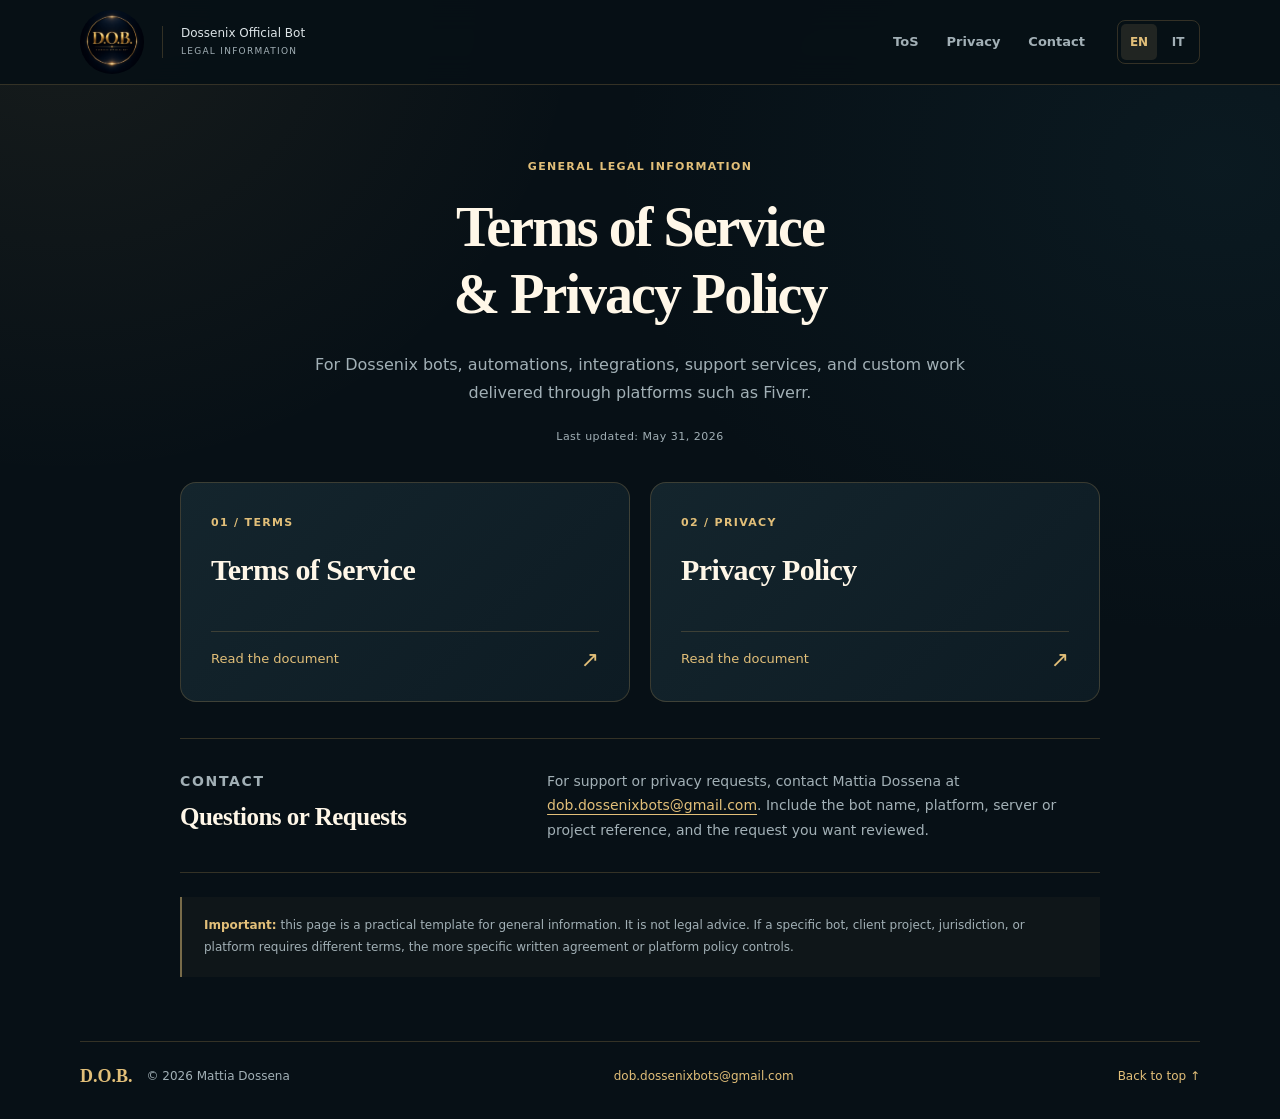
==== commit fab06a66: "Use supplied D.O.B. logo across legal pages and favicon" ====
--- a/index.html
+++ b/index.html
@@ -6,15 +6,16 @@
   <meta name="description" content="Terms of Service and Privacy Policy for D.O.B. — Dossenix Official Bot. Mattia Dossena, Dossenix bots, automations and custom work." />
   <meta name="theme-color" content="#071016" />
   <title>Legal Information · D.O.B.</title>
-  <link rel="stylesheet" href="style.css?v=20260914-2" />
-  <script src="script.js?v=20260914-2" defer></script>
+  <link rel="icon" type="image/png" href="assets/dob-logo.png" />
+  <link rel="stylesheet" href="style.css?v=20260914-3" />
+  <script src="script.js?v=20260914-3" defer></script>
 </head>
 <body data-page="home" id="top">
 <a class="skip-link" href="#content" data-skip>Skip to content</a>
 <header class="site-header">
   <div class="header-inner">
     <a class="brand" href="./" aria-label="D.O.B. — Dossenix Official Bot — Home">
-      <span class="brand-name">D.O.B.</span>
+      <img class="brand-logo" src="assets/dob-logo.png" alt="D.O.B." width="64" height="64" fetchpriority="high" />
       <span class="brand-copy"><span class="brand-subtitle">Dossenix Official Bot</span><span class="brand-caption">Legal Information</span></span>
     </a>
     <nav class="site-nav" aria-label="Primary navigation">
--- a/style.css
+++ b/style.css
@@ -32,7 +32,7 @@
 .site-header { position: sticky; top: 0; z-index: 20; background: rgba(7, 16, 22, .95); border-bottom: 1px solid var(--line); backdrop-filter: blur(16px); }
 .header-inner { width: min(1120px, calc(100% - 48px)); min-height: 84px; margin: auto; display: flex; align-items: center; gap: 32px; }
 .brand { display: flex; align-items: center; gap: 18px; margin-right: auto; text-decoration: none; flex-shrink: 0; }
-.brand-name { color: var(--gold); font: 700 30px/1 Georgia, 'Times New Roman', serif; letter-spacing: .04em; }
+.brand-logo { display: block; width: 64px; height: 64px; flex: 0 0 64px; object-fit: contain; border-radius: 50%; }
 .brand-copy { display: grid; gap: 4px; padding-left: 18px; border-left: 1px solid var(--line); line-height: 1.3; }
 .brand-subtitle { color: var(--text); font-size: 12px; }
 .brand-caption { color: var(--muted); font-size: 9px; letter-spacing: .14em; text-transform: uppercase; }
@@ -105,7 +105,7 @@
 @media (max-width: 680px) {
   html { scroll-padding-top: 92px; }
   .header-inner { min-height: 72px; gap: 16px; }
-  .brand-name { font-size: 25px; }
+  .brand-logo { width: 52px; height: 52px; flex-basis: 52px; }
   .site-nav { gap: 18px; }
   .site-nav a { font-size: 12px; }
   main { padding: 28px 0 40px; }
